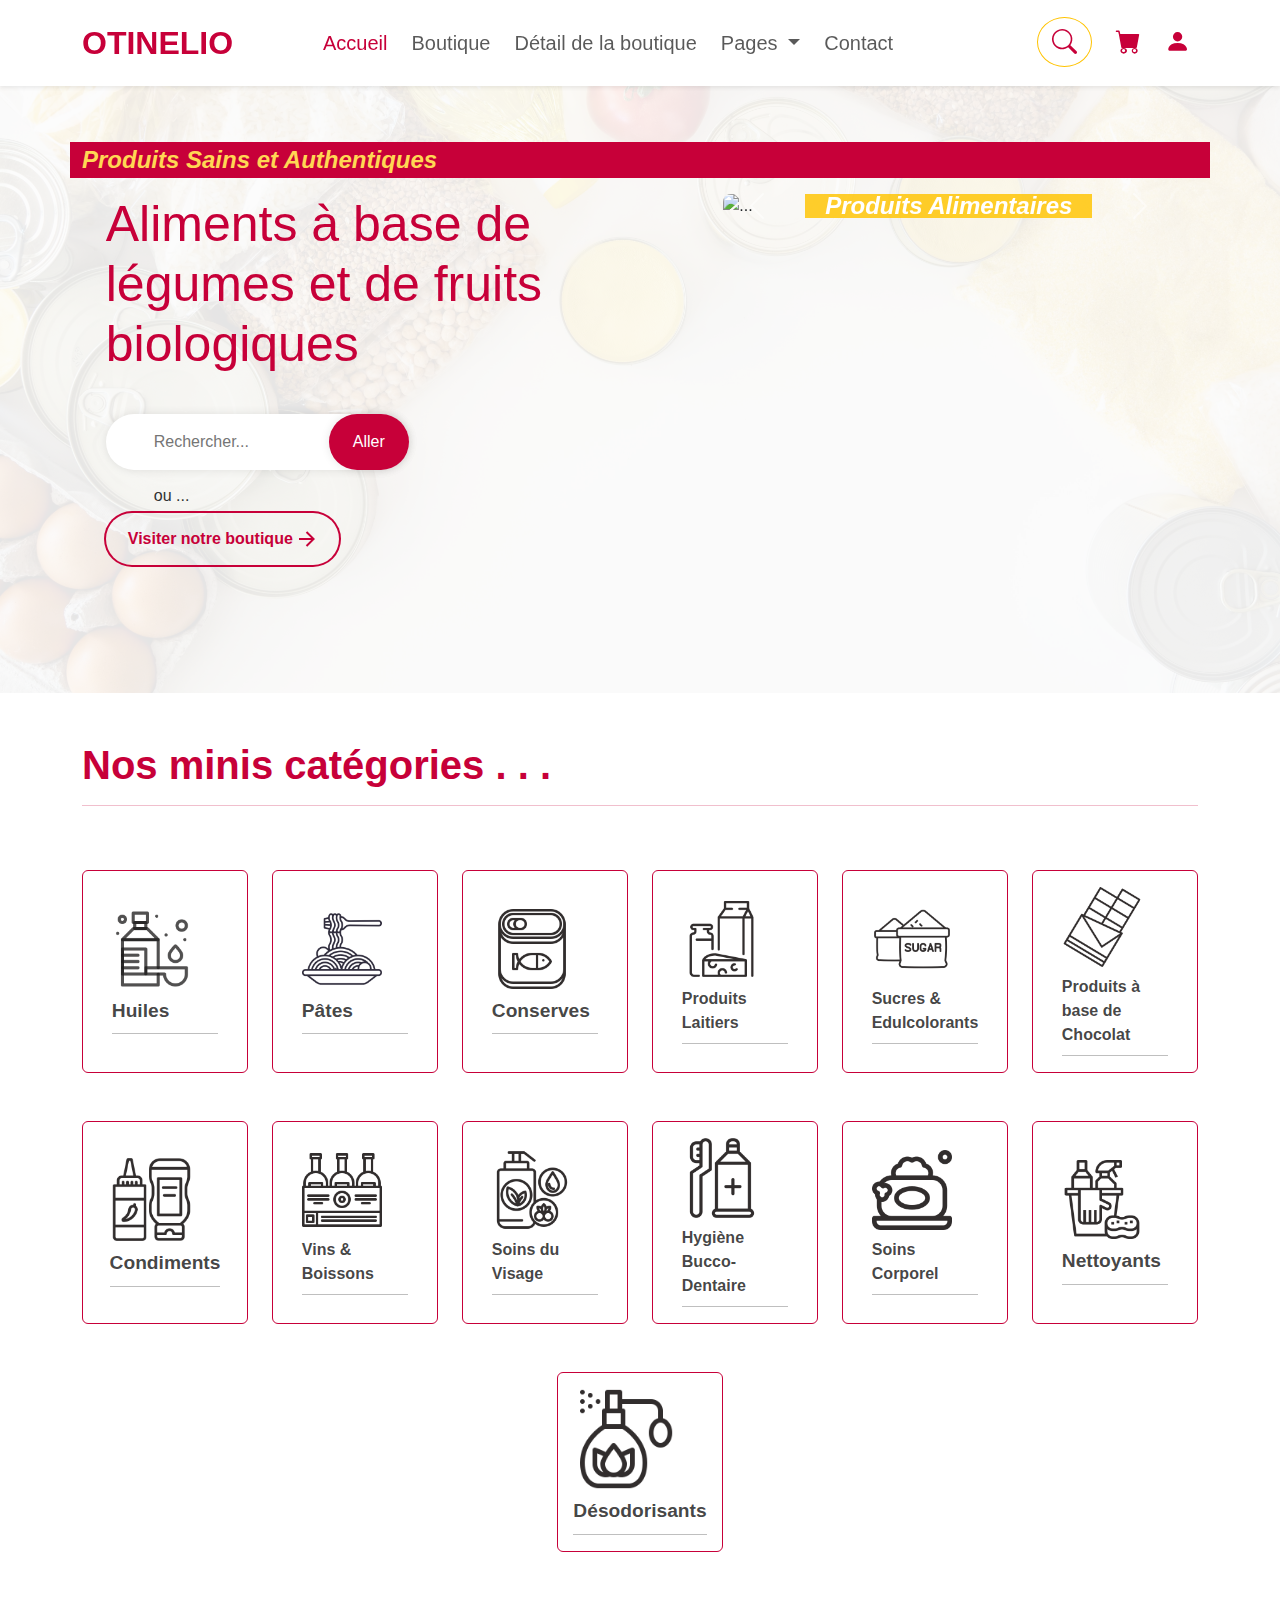
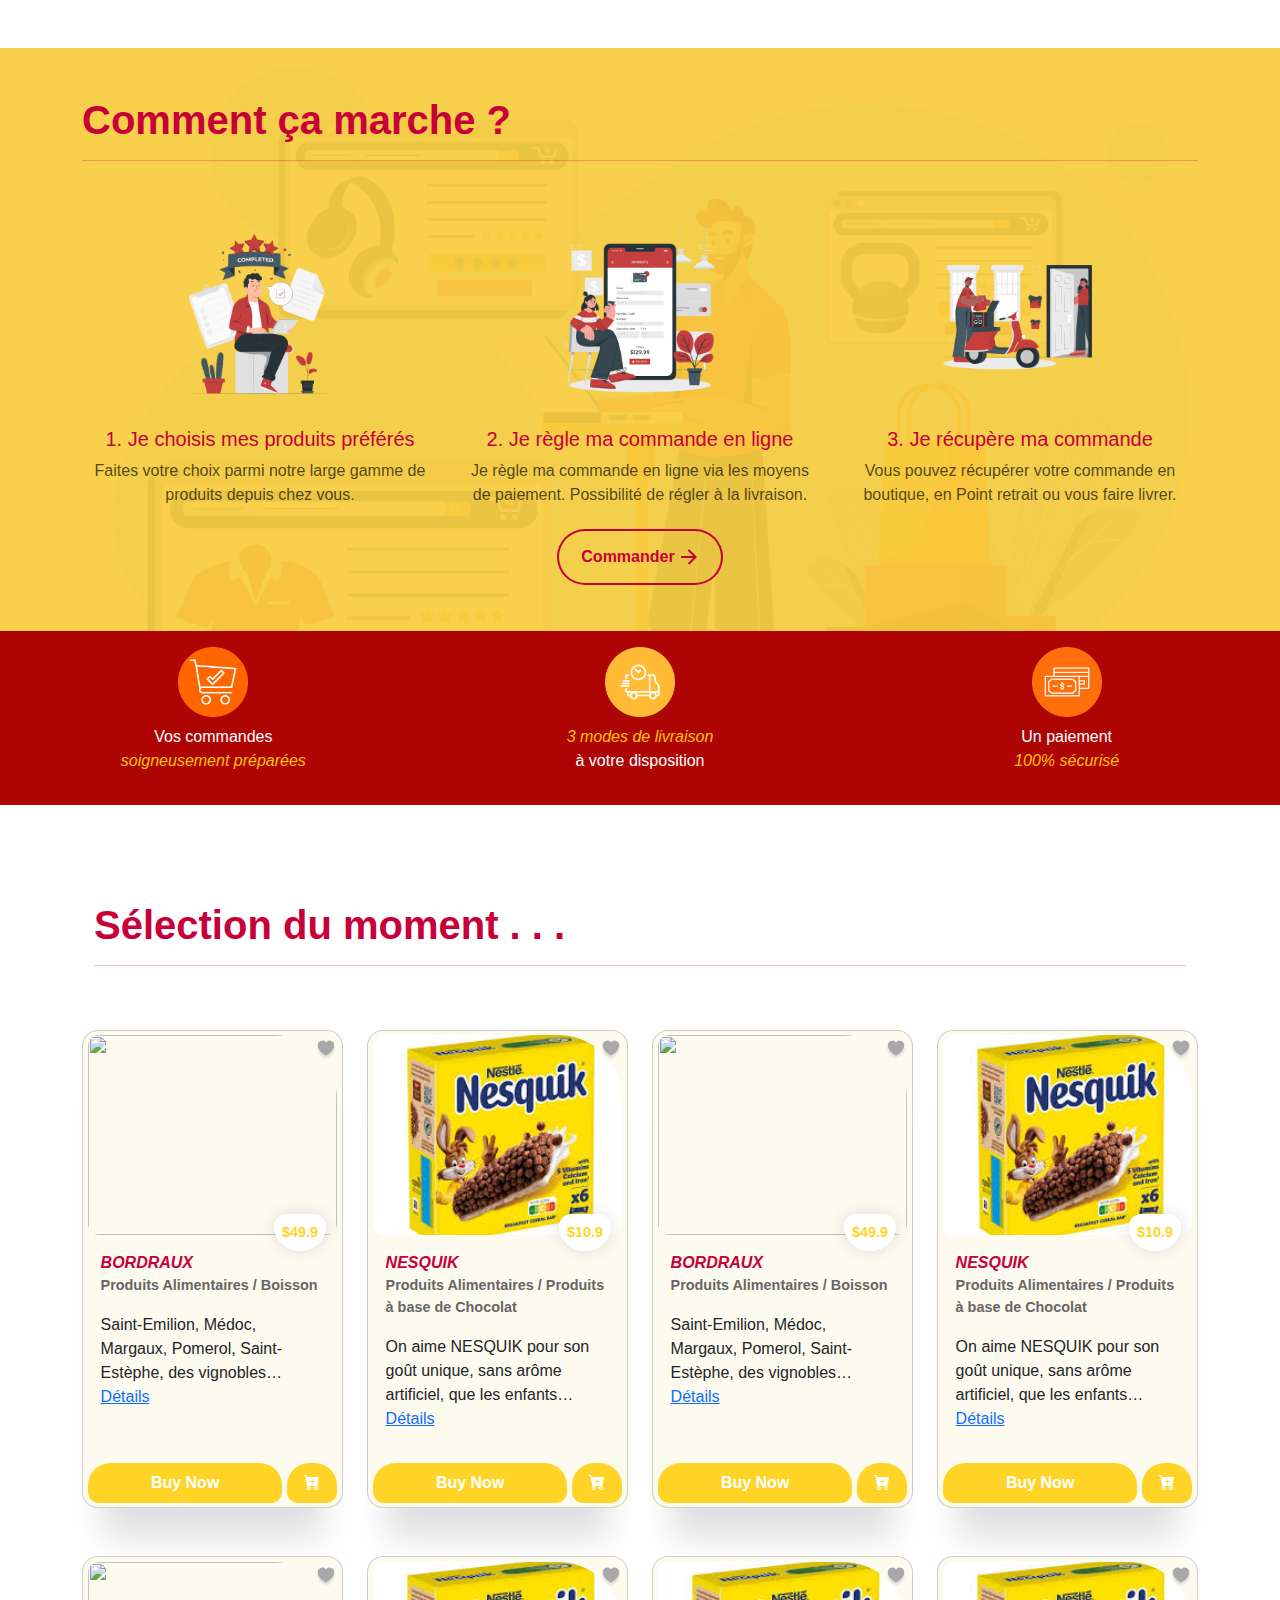
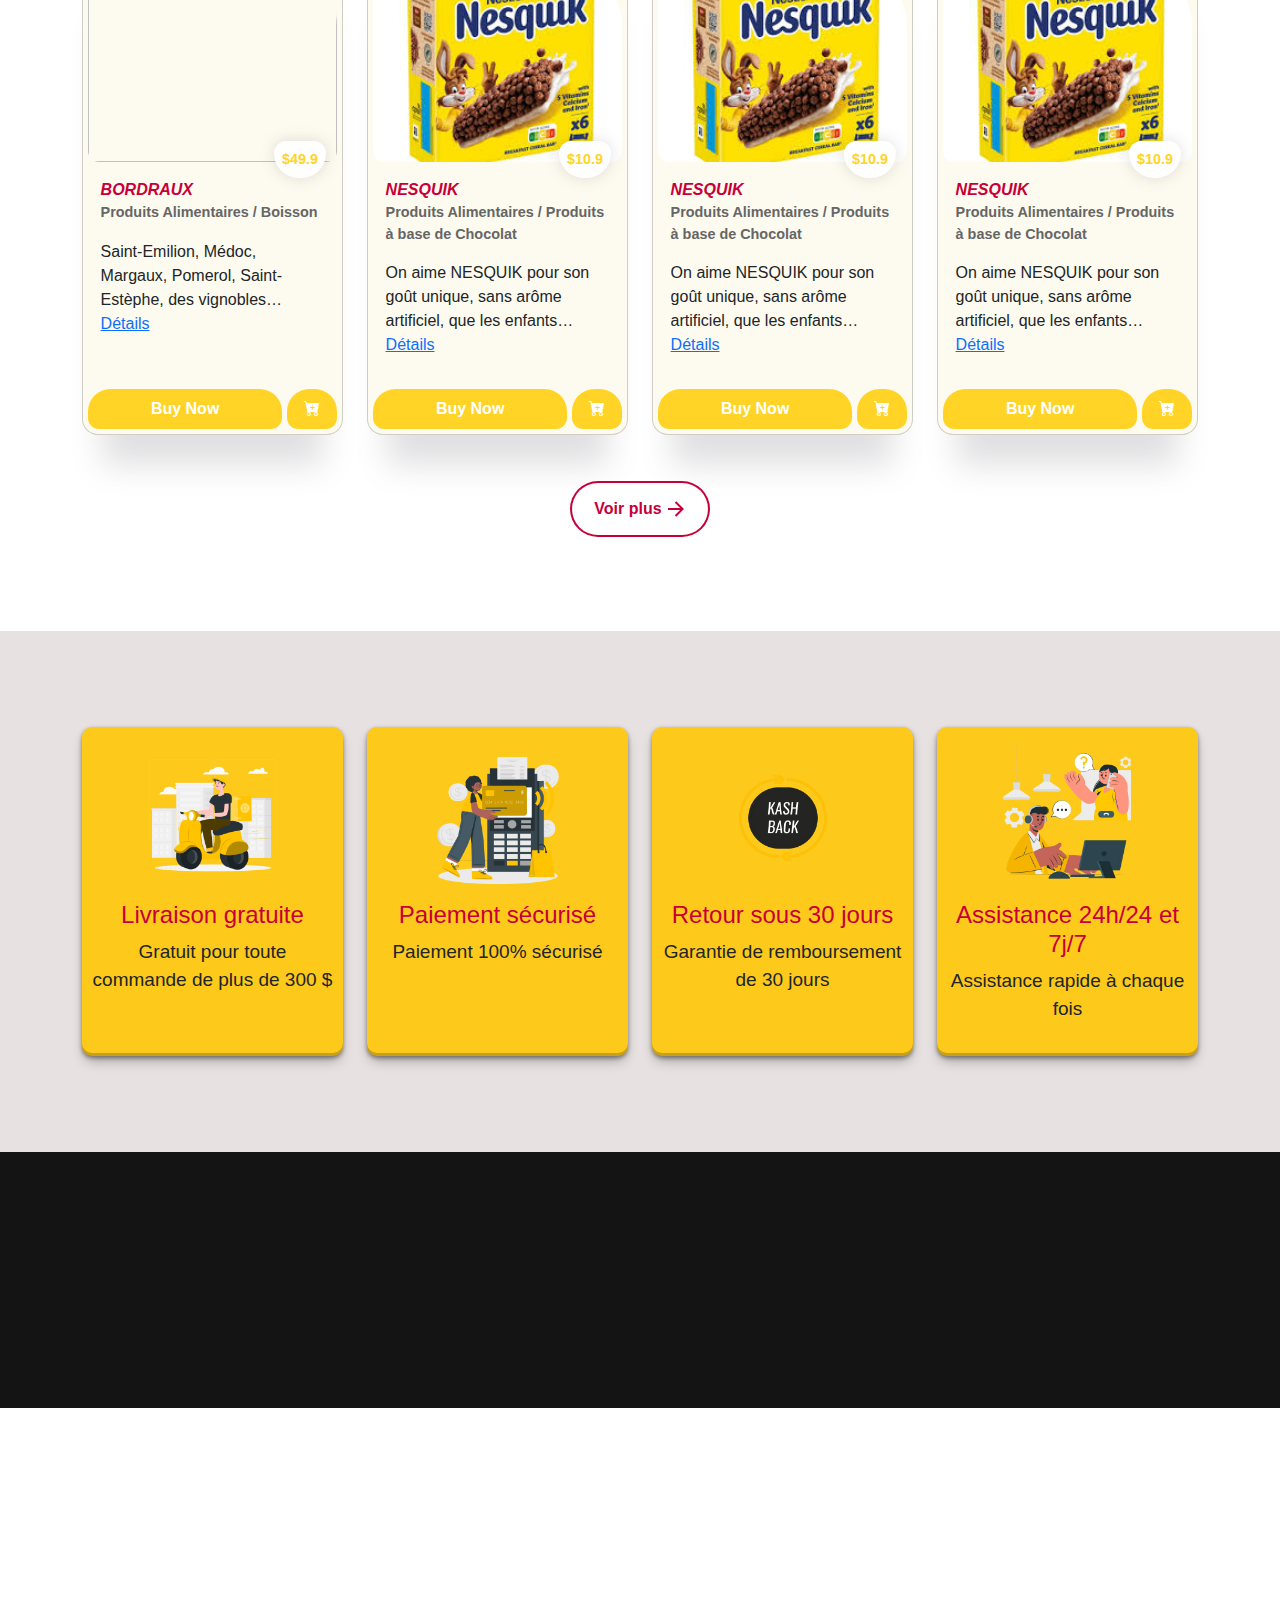
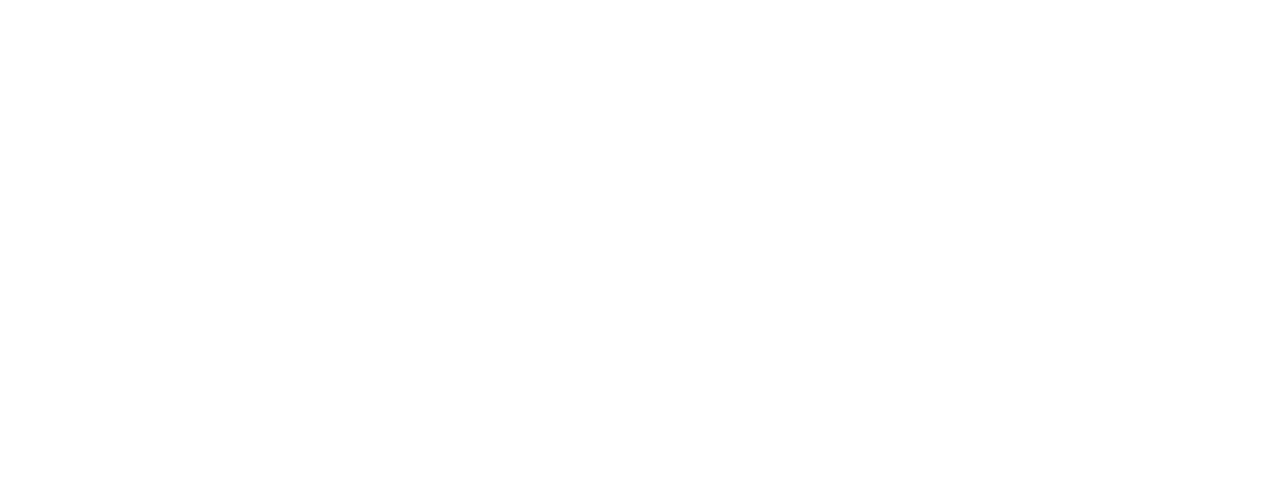
==== index.html @ 03f9bb63 "depot 1" ====
<!doctype html>
<html lang="fr">
  <head>
    <meta charset="utf-8">
    <meta name="viewport" content="width=device-width, initial-scale=1">
    <title></title>
    <!-- bootstrap en ligne -->
    <link href="https://cdn.jsdelivr.net/npm/bootstrap@5.3.3/dist/css/bootstrap.min.css" rel="stylesheet"
      integrity="sha384-QWTKZyjpPEjISv5WaRU9OFeRpok6YctnYmDr5pNlyT2bRjXh0JMhjY6hW+ALEwIH" crossorigin="anonymous">
    <!-- bootstrap hors ligne -->
    <!-- <link href="/bootstrap/bootstrap.min.css" rel="stylesheet" integrity="sha384-QWTKZyjpPEjISv5WaRU9OFeRpok6YctnYmDr5pNlyT2bRjXh0JMhjY6hW+ALEwIH" crossorigin="anonymous"> -->
  
    <!-- bootstrap icons en ligne -->
    <link rel="stylesheet" href="https://cdn.jsdelivr.net/npm/bootstrap-icons@1.11.3/font/bootstrap-icons.min.css">
    <!-- bootstrap icons hors ligne -->
    <!-- <link href="/bootstrap/bootstrap-icons.min.css" rel="stylesheet" integrity="sha384-QWTKZyjpPEjISv5WaRU9OFeRpok6YctnYmDr5pNlyT2bRjXh0JMhjY6hW+ALEwIH" crossorigin="anonymous"> -->
    
    <!-- Style css -->
    <link rel="stylesheet" href="css/style.css">


    <!-- Google Fonts -->
    <link rel="preconnect" href="https://fonts.googleapis.com">
    <link rel="preconnect" href="https://fonts.gstatic.com" crossorigin>
    <link href="https://fonts.googleapis.com/css2?family=Roboto:wght@300;400;500;700&display=swap" rel="stylesheet">


  </head>
  <body>
    <header>
      <nav class="navbar navbar-expand-lg fixed-top shadow-sm">
          <div class="container">
              <a class="navbar-brand fw-bold fs-2" href="#">
                OTINELIO
              </a>
              <div class="d-flex align-items-center d-lg-none">
                  <button class="navbar-toggler border-0" type="button" data-bs-toggle="collapse"
                      data-bs-target="#navbarSupportedContent" aria-controls="navbarSupportedContent"
                      aria-expanded="false" aria-label="Toggle navigation">
                      <span class="navbar-toggler-icon"></span>
                  </button>
              </div>
              <div class="collapse navbar-collapse pt-2 pb-2" id="navbarSupportedContent">
                <ul class="navbar-nav mx-auto mb-2 mb-lg-0">
                  <li class="nav-item mx-1">
                    <a class="nav-link active" aria-current="page" href="#">Accueil</a>
                  </li>
                  <li class="nav-item mx-1">
                    <a class="nav-link" href="#">Boutique</a>
                  </li>
                  <li class="nav-item mx-1">
                    <a class="nav-link" href="#">Détail de la boutique</a>
                  </li>
                  <li class="nav-item dropdown mx-1">
                    <a class="nav-link dropdown-toggle" href="#" role="button" data-bs-toggle="dropdown" aria-expanded="false">
                      Pages
                    </a>
                    <ul class="dropdown-menu">
                      <li class="mx-1"><a class="dropdown-item" href="#">Panier</a></li>
                      <li class="mx-1"><a class="dropdown-item" href="#">Checkout</a></li>
                      <li class=""><hr class="dropdown-divider"></li>
                      <li class="mx-1"><a class="dropdown-item" href="#">Témoignage</a></li>
                    </ul>
                  </li>
                  <li class="nav-item mx-1">
                    <a class="nav-link" href="#">Contact</a>
                  </li>
                </ul>
                <ul class="navbar-nav ms-auto mb-2 mb-lg-0">
                 <div class="d-flex">
                  <li class="nav-item me-2  " >
                  <a class="nav-link " style="border-color: var(--color-jaune) !important;" href="#"><i class="bi bi-search border rounded-circle"></i></a>
                  </li>
                  <li class="nav-item me-2">
                  <a class="nav-link" href="#"><i class="bi bi-cart-fill"></i></a>
                  </li>
                  <li class="nav-item">
                  <a class="nav-link" href="#"><i class="bi bi-person-fill"></i></a>
                  </li>
                 </div>
                </ul>
              </div>
          </div>
      </nav>
  </header>

  <main>

    
    <section id="section1" class="">
      <div class="banner">
        <div class="banner-over pt-lg-3 pb-lg-2 px-lg-0 px-2">
          <div class="banner-texte container py-5 my-5">
            <div class="row">
              <p class="fs-4">Produits Sains et Authentiques</p>
              <div class="col-lg-6 col-12 mx-auto ">
                <h1>Aliments à base de légumes et de fruits biologiques </h1>
                <br>
                <div>
                  <div class="search mt-2 mb-3">
                    <input placeholder="Rechercher..." type="text" class="px-5 py-3 rounded-pill">
                    <button type="submit" class="px-4 py-3 rounded-pill">Aller</button>
                  </div>
                  <h6 class="ms-5" style="color: #313233;">ou ...</h6>
                  <a href="" class="text-decoration-none  mt-3 pb-5">
                    <button class="animated-button">
                      <svg viewBox="0 0 24 24" class="arr-2" xmlns="http://www.w3.org/2000/svg">
                        <path
                          d="M16.1716 10.9999L10.8076 5.63589L12.2218 4.22168L20 11.9999L12.2218 19.778L10.8076 18.3638L16.1716 12.9999H4V10.9999H16.1716Z">
                        </path>
                      </svg>
                      <span class="text">Visiter notre boutique</span>
                      <span class="circle"></span>
                      <svg viewBox="0 0 24 24" class="arr-1" xmlns="http://www.w3.org/2000/svg">
                        <path
                          d="M16.1716 10.9999L10.8076 5.63589L12.2218 4.22168L20 11.9999L12.2218 19.778L10.8076 18.3638L16.1716 12.9999H4V10.9999H16.1716Z">
                        </path>
                      </svg>
                    </button>
                  </a>
                </div>
                <br>
              </div>
              <div class="col-lg-5 col-12 mx-auto ">
                
                
                <div id="carouselExampleRide" class="carousel slide" data-bs-ride="true">
                  <div class="carousel-inner rounded-3">
                    <div class="carousel-item active w-100">
                      <img src="images/produit-alimentaire.jpg" class="d-block w-100" alt="...">
                      <div class="w-100 h-100 position-absolute top-0 start-0 d-flex justify-content-center align-items-center">
                        <div>
                          <a href="" class="text-decoration-none " >
                            <p class="text-white m-0 fs-4 rounded-3">Produits Alimentaires</p>
                          </a>
                        </div>
                      </div>
                    </div>
                    <div class="carousel-item w-100">
                      <img src="images/produit-de-soin.jpg" class="d-block w-100" alt="...">
                      <div class="w-100 h-100 position-absolute top-0 start-0 d-flex justify-content-center align-items-center">
                        <div>
                          <a href="" class="text-decoration-none " >
                            <p class="text-white m-0 fs-4 rounded-3">Produits de Soins</p>
                          </a>
                        </div>
                      </div>
                    </div>
                    <div class="carousel-item w-100">
                      <img src="images/produit-menagers.jpg" class="d-block w-100" alt="...">
                      <div class="w-100 h-100 position-absolute top-0 start-0 d-flex justify-content-center align-items-center">
                        <div>
                          <a href="" class="text-decoration-none " >
                            <p class="text-white m-0 fs-4 rounded-3">Produits Ménagers</p>
                          </a>
                        </div>
                      </div>
                    </div>
                  </div>
                  <button class="carousel-control-prev" type="button" data-bs-target="#carouselExampleRide" data-bs-slide="prev">
                    <span class="carousel-control-prev-icon" aria-hidden="true"></span>
                    <span class="visually-hidden">Previous</span>
                  </button>
                  <button class="carousel-control-next" type="button" data-bs-target="#carouselExampleRide" data-bs-slide="next">
                    <span class="carousel-control-next-icon" aria-hidden="true"></span>
                    <span class="visually-hidden">Next</span>
                  </button>
                </div>


              </div>
            </div>

              

          </div>
        </div>

      </div>



    </section>



    <section id="nosProduits">
      <div class="container py-5">
        <h1 class="fs-1 fw-bold" style="color: #C70039;">Nos minis catégories . . .</h1> <hr style="color: #C70039;">
        <div class="row py-5 gy-5 px-lg-0 px-2 d-flex justify-content-center">

          <div class="col-5 col-sm-4 col-md-3 col-lg-2">
            <a href="" class="text-decoration-none ">
              <div class="card py-3 h-100">
                <div class="card-details">
                  <img src="images/huile.png" alt="" class="img-fluid w-75" >
                  <p class="text-title py-0 my-0">Huiles</p>
                  <hr class="py-0 my-0">
                </div>
                <button class="card-button">Visiter</button>
              </div>
            </a>
          </div>
          <div class="col-5 col-sm-4 col-md-3 col-lg-2">
            <a href="" class="text-decoration-none">
              <div class="card py-3 h-100">
                <div class="card-details">
                  <img src="images/pate.png" alt="" class="img-fluid w-75" >
                  <p class="text-title py-0 my-0">Pâtes</p>
                  <hr class="py-0 my-0">
                </div>
                <button class="card-button">Visiter</button>
              </div>
            </a>
          </div>
          <div class="col-5 col-sm-4 col-md-3 col-lg-2">
            <a href="" class="text-decoration-none">
              <div class="card py-3 h-100">
                <div class="card-details">
                  <img src="images/conserve.png" alt="" class="img-fluid w-75" >
                  <p class="text-title py-0 my-0">Conserves</p>
                  <hr class="py-0 my-0">
                </div>
                <button class="card-button">Visiter</button>
              </div>
            </a>
          </div>
          <div class="col-5 col-sm-4 col-md-3 col-lg-2">
            <a href="" class="text-decoration-none">
              <div class="card py-3 h-100">
                <div class="card-details">
                  <img src="images/lait.png" alt="" class="img-fluid w-75" >
                  <p class="text-title py-0 my-0 fs-6">Produits Laitiers</p>
                  <hr class="py-0 my-0">
                </div>
                <button class="card-button">Visiter</button>
              </div>
            </a>
          </div>
          <div class="col-5 col-sm-4 col-md-3 col-lg-2">
            <a href="" class="text-decoration-none">
              <div class="card py-3 h-100">
                <div class="card-details">
                  <img src="images/sucre.png" alt="" class="img-fluid w-75" >
                  <p class="text-title py-0 my-0 fs-6">Sucres & Edulcolorants</p>
                  <hr class="py-0 my-0">
                </div>
                <button class="card-button">Visiter</button>
              </div>
            </a>
          </div>
          <div class="col-5 col-sm-4 col-md-3 col-lg-2">
            <a href="" class="text-decoration-none">
              <div class="card py-3 h-100">
                <div class="card-details">
                  <img src="images/chocolat.png" alt="" class="img-fluid w-75" >
                  <p class="text-title py-0 my-0 fs-6">Produits à base de Chocolat</p>
                  <hr class="py-0 my-0">
                </div>
                <button class="card-button">Visiter</button>
              </div>
            </a>
          </div>
          <div class="col-5 col-sm-4 col-md-3 col-lg-2">
            <a href="" class="text-decoration-none">
              <div class="card py-3 h-100">
                <div class="card-details">
                  <img src="images/condiment.png" alt="" class="img-fluid w-75" >
                  <p class="text-title py-0 my-0">Condiments</p>
                  <hr class="py-0 my-0">
                </div>
                <button class="card-button">Visiter</button>
              </div>
            </a>
          </div>
          <div class="col-5 col-sm-4 col-md-3 col-lg-2">
            <a href="" class="text-decoration-none">
              <div class="card py-3 h-100">
                <div class="card-details">
                  <img src="images/vin-boisson.png" alt="" class="img-fluid w-75" >
                  <p class="text-title py-0 my-0 fs-6">Vins & Boissons</p>
                  <hr class="py-0 my-0">
                </div>
                <button class="card-button">Visiter</button>
              </div>
            </a>
          </div>
          <div class="col-5 col-sm-4 col-md-3 col-lg-2">
            <a href="" class="text-decoration-none">
              <div class="card py-3 h-100">
                <div class="card-details">
                  <img src="images/soins-visage.png" alt="" class="img-fluid w-75" >
                  <p class="text-title py-0 my-0 fs-6">Soins du Visage</p>
                  <hr class="py-0 my-0">
                </div>
                <button class="card-button">Visiter</button>
              </div>
            </a>
          </div>
          <div class="col-5 col-sm-4 col-md-3 col-lg-2">
            <a href="" class="text-decoration-none">
              <div class="card py-3 h-100">
                <div class="card-details">
                  <img src="images/dentaire.png" alt="" class="img-fluid w-75" >
                  <p class="text-title py-0 my-0 fs-6">Hygiène Bucco-Dentaire</p>
                  <hr class="py-0 my-0">
                </div>
                <button class="card-button">Visiter</button>
              </div>
            </a>
          </div>
          <div class="col-5 col-sm-4 col-md-3 col-lg-2">
            <a href="" class="text-decoration-none">
              <div class="card py-3 h-100">
                <div class="card-details">
                  <img src="images/savon.png" alt="" class="img-fluid w-75" >
                  <p class="text-title py-0 my-0 fs-6">Soins Corporel</p>
                  <hr class="py-0 my-0">
                </div>
                <button class="card-button">Visiter</button>
              </div>
            </a>
          </div>
          <div class="col-5 col-sm-4 col-md-3 col-lg-2">
            <a href="" class="text-decoration-none">
              <div class="card py-3 h-100">
                <div class="card-details">
                  <img src="images/nettoyant.png" alt="" class="img-fluid w-75" >
                  <p class="text-title py-0 my-0">Nettoyants</p>
                  <hr class="py-0 my-0">
                </div>
                <button class="card-button">Visiter</button>
              </div>
            </a>
          </div>
          <div class="col-5 col-sm-4 col-md-3 col-lg-2">
            <a href="" class="text-decoration-none">
              <div class="card py-3 h-100">
                <div class="card-details">
                  <img src="images/desodorisant.png" alt="" class="img-fluid w-75" >
                  <p class="text-title py-0 my-0">Désodorisants</p>
                  <hr class="py-0 my-0">
                </div>
                <button class="card-button">Visiter</button>
              </div>
            </a>
          </div>
        </div>
        </div>
      </div>
    </section>

    <section id="procedure">
      <div class="container-fluid pt-5">
        <div class="container">
          <h1 class="fs-1 fw-bold" style="color: #C70039;">Comment ça marche ?</h1>
          <hr style="color: #C70039;">
          <div class="row pt-5 pb-2 px-lg-0 px-2 d-flex justify-content-center align-items-center text-center">
            <div class="col-lg-4 col-md-5 col-6">
              <img src="images/choix-de-produit.png" alt="" class="w-50">
              <br><br>
              <h1 class="fs-5" style="color: #C70039;">1. Je choisis mes produits préférés</h1>
              <p class="fs-6" style="color: rgba(0, 0, 0, 0.678);">Faites votre choix parmi notre large gamme de produits
                depuis chez vous.</p>
            </div>
            <div class="col-lg-4 col-md-5 col-6">
              <img src="images/Paiement-processus.png" alt="" class="w-50">
              <br><br>
              <h1 class="fs-5" style="color: #C70039;">2. Je règle ma commande en ligne</h1>
              <p class="fs-6" style="color: rgba(0, 0, 0, 0.678);">Je règle ma commande en ligne via les moyens de paiement. Possibilité de régler à la livraison.
              </p>
            </div>
            <div class="col-lg-4 col-md-5 col-6">
              <img src="images/livraison-processus.png" alt="" class="w-50">
              <br><br>
              <h1 class="fs-5" style="color: #C70039;">3. Je récupère ma commande</h1>
              <p class="fs-6" style="color: rgba(0, 0, 0, 0.678);">Vous pouvez récupérer votre commande en boutique, en Point
                retrait ou vous faire livrer.</p>
            </div>
          </div>

          <a href="" class="text-decoration-none d-flex justify-content-center pb-5">
            <button class="animated-button">
              <svg viewBox="0 0 24 24" class="arr-2" xmlns="http://www.w3.org/2000/svg">
                <path
                  d="M16.1716 10.9999L10.8076 5.63589L12.2218 4.22168L20 11.9999L12.2218 19.778L10.8076 18.3638L16.1716 12.9999H4V10.9999H16.1716Z">
                </path>
              </svg>
              <span class="text">Commander </span>
              <span class="circle"></span>
              <svg viewBox="0 0 24 24" class="arr-1" xmlns="http://www.w3.org/2000/svg">
                <path
                  d="M16.1716 10.9999L10.8076 5.63589L12.2218 4.22168L20 11.9999L12.2218 19.778L10.8076 18.3638L16.1716 12.9999H4V10.9999H16.1716Z">
                </path>
              </svg>
            </button>
          </a>
      
        </div>
      </div>
    
      <div class="container-fluid mb-5">
        <div class="container"></div>
          <div class="row py-3  px-lg-0 px-2 d-flex justify-content-center align-items-center text-center">
            <div class="col-lg-4 col-md-5 col-6">
              <img src="images/commande-processus.png" alt="" class="mb-2" width="70px" >
              
              <p class="fs-6" style="color: rgb(255, 255, 255);">Vos commandes <br> <span style="color: #FFC300; font-style: italic;">soigneusement préparées</span></p>
            </div>
            <div class="col-lg-4 col-md-5 col-6">
              <img src="images/livraison2-processus.png" alt="" class="mb-2" width="70px" >
              
              <p class="fs-6" style="color: rgb(255, 255, 255);"><span style="color: #FFC300; font-style: italic">3 modes de livraison</span> <br> à votre disposition</p>
            </div>
            <div class="col-lg-4 col-md-5 col-6">
              <img src="images/paiement2-processus.png" alt="" class="mb-2" width="70px" >
               
              <p class="fs-6" style="color: rgb(255, 255, 255);">Un paiement <br> <span style="color: #FFC300; font-style: italic">100% sécurisé</span> </p>
            </div>
          </div>
        </div>
      </div>
    </section>

    <section id="selection">

      <div class="container py-5 carousel-container">
        <div class="container">
          <h1 class="fs-1 fw-bold" style="color: #C70039;">Sélection du moment . . .</h1>
        <hr style="color: #C70039;">
        </div>
        <div class="row py-5 px-lg-0 px-2 gy-5">

          <div class="col-lg-3 col-md-4 col-6 ">
            <div class="card h-100">
              <div class="image-container">
                <img src="images/vin-cccccc.jpg" alt="">
    
                <div class="price">$49.9</div>
              </div>
              <label class="favorite">
                <input checked="" type="checkbox">
                <svg xmlns="http://www.w3.org/2000/svg" viewBox="0 0 24 24" fill="#000000">
                  <path
                    d="M12 20a1 1 0 0 1-.437-.1C11.214 19.73 3 15.671 3 9a5 5 0 0 1 8.535-3.536l.465.465.465-.465A5 5 0 0 1 21 9c0 6.646-8.212 10.728-8.562 10.9A1 1 0 0 1 12 20z">
                  </path>
                </svg>
              </label>
    
              <div class="content">
                <div class="brand">BORDRAUX</div>
                <div class="product-name">Produits Alimentaires / Boisson</div>
                <p  class=""><span>Saint-Emilion, Médoc, Margaux, Pomerol, Saint-Estèphe, des vignobles prestigieux de renommée mondiale aux multiples nuances gustatives. Mais les Grands Vins de Bordeaux nous offrent aussi des vins très proches du terroir comme les Côtes de Bordeaux, les Bordeaux blancs, les Bordeaux rosés... Il n'y a pas 1 mais des Bordeaux à découvrir !</span><a href="">Détails</a></p>
                
              </div>
    
              <div class="button-container mt-auto">
                <button class="buy-button button">Buy Now</button>
                <button class="cart-button button">
                  <i class="bi bi-cart-plus-fill"></i>
    
                </button>
              </div>
            </div>



          </div>

          <div class="col-lg-3 col-md-4 col-6">
            <div class="card h-100">
              <div class="image-container">
                <img src="images/nesquik-img.jpg" alt="">
    
                <div class="price">$10.9</div>
              </div>
              <label class="favorite">
                <input checked="" type="checkbox">
                <svg xmlns="http://www.w3.org/2000/svg" viewBox="0 0 24 24" fill="#000000">
                  <path
                    d="M12 20a1 1 0 0 1-.437-.1C11.214 19.73 3 15.671 3 9a5 5 0 0 1 8.535-3.536l.465.465.465-.465A5 5 0 0 1 21 9c0 6.646-8.212 10.728-8.562 10.9A1 1 0 0 1 12 20z">
                  </path>
                </svg>
              </label>
    
              <div class="content">
                <div class="brand">NESQUIK</div>
                <div class="product-name">Produits Alimentaires / Produits à base de Chocolat</div>
                <p  class=""><span>On aime NESQUIK pour son goût unique, sans arôme artificiel, que les enfants 
                  adorent ! NESQUIK est une boisson cacaotée source de vitamines et minéraux pour contribuer 
                  à la croissance des os de vos enfants et aider au bon fonctionnement de la mémoire et de la 
                  concentration. NESQUIK, fabriquée en France depuis son lancement en 1961, est la boisson 
                  chocolatée pour un moment gourmand !</span><a href="">Détails</a></p>
                
              </div>
    
              <div class="button-container mt-auto">
                <button class="buy-button button">Buy Now</button>
                <button class="cart-button button">
                  <i class="bi bi-cart-plus-fill"></i>
    
                </button>
              </div>
            </div>



          </div>

          <div class="col-lg-3 col-md-4 col-6">
            <div class="card h-100">
              <div class="image-container">
                <img src="images/vin-cccccc.jpg" alt="">
    
                <div class="price">$49.9</div>
              </div>
              <label class="favorite">
                <input checked="" type="checkbox">
                <svg xmlns="http://www.w3.org/2000/svg" viewBox="0 0 24 24" fill="#000000">
                  <path
                    d="M12 20a1 1 0 0 1-.437-.1C11.214 19.73 3 15.671 3 9a5 5 0 0 1 8.535-3.536l.465.465.465-.465A5 5 0 0 1 21 9c0 6.646-8.212 10.728-8.562 10.9A1 1 0 0 1 12 20z">
                  </path>
                </svg>
              </label>
    
              <div class="content">
                <div class="brand">BORDRAUX</div>
                <div class="product-name">Produits Alimentaires / Boisson</div>
                <p  class=""><span>Saint-Emilion, Médoc, Margaux, Pomerol, Saint-Estèphe, des vignobles prestigieux de renommée mondiale aux multiples nuances gustatives. Mais les Grands Vins de Bordeaux nous offrent aussi des vins très proches du terroir comme les Côtes de Bordeaux, les Bordeaux blancs, les Bordeaux rosés... Il n'y a pas 1 mais des Bordeaux à découvrir !</span><a href="">Détails</a></p>
                
              </div>
    
              <div class="button-container mt-auto">
                <button class="buy-button button">Buy Now</button>
                <button class="cart-button button">
                  <i class="bi bi-cart-plus-fill"></i>
    
                </button>
              </div>
            </div>



          </div>

          <div class="col-lg-3 col-md-4 col-6">
            <div class="card h-100">
              <div class="image-container">
                <img src="images/nesquik-img.jpg" alt="">
    
                <div class="price">$10.9</div>
              </div>
              <label class="favorite">
                <input checked="" type="checkbox">
                <svg xmlns="http://www.w3.org/2000/svg" viewBox="0 0 24 24" fill="#000000">
                  <path
                    d="M12 20a1 1 0 0 1-.437-.1C11.214 19.73 3 15.671 3 9a5 5 0 0 1 8.535-3.536l.465.465.465-.465A5 5 0 0 1 21 9c0 6.646-8.212 10.728-8.562 10.9A1 1 0 0 1 12 20z">
                  </path>
                </svg>
              </label>
    
              <div class="content">
                <div class="brand">NESQUIK</div>
                <div class="product-name">Produits Alimentaires / Produits à base de Chocolat</div>
                <p  class=""><span>On aime NESQUIK pour son goût unique, sans arôme artificiel, que les enfants 
                  adorent ! NESQUIK est une boisson cacaotée source de vitamines et minéraux pour contribuer 
                  à la croissance des os de vos enfants et aider au bon fonctionnement de la mémoire et de la 
                  concentration. NESQUIK, fabriquée en France depuis son lancement en 1961, est la boisson 
                  chocolatée pour un moment gourmand !</span><a href="">Détails</a></p>
                
              </div>
    
              <div class="button-container mt-auto">
                <button class="buy-button button">Buy Now</button>
                <button class="cart-button button">
                  <i class="bi bi-cart-plus-fill"></i>
    
                </button>
              </div>
            </div>



          </div>
          
          <div class="col-lg-3 col-md-4 col-6">
            <div class="card h-100">
              <div class="image-container">
                <img src="images/vin-cccccc.jpg" alt="">
    
                <div class="price">$49.9</div>
              </div>
              <label class="favorite">
                <input checked="" type="checkbox">
                <svg xmlns="http://www.w3.org/2000/svg" viewBox="0 0 24 24" fill="#000000">
                  <path
                    d="M12 20a1 1 0 0 1-.437-.1C11.214 19.73 3 15.671 3 9a5 5 0 0 1 8.535-3.536l.465.465.465-.465A5 5 0 0 1 21 9c0 6.646-8.212 10.728-8.562 10.9A1 1 0 0 1 12 20z">
                  </path>
                </svg>
              </label>
    
              <div class="content">
                <div class="brand">BORDRAUX</div>
                <div class="product-name">Produits Alimentaires / Boisson</div>
                <p  class=""><span>Saint-Emilion, Médoc, Margaux, Pomerol, Saint-Estèphe, des vignobles prestigieux de renommée mondiale aux multiples nuances gustatives. Mais les Grands Vins de Bordeaux nous offrent aussi des vins très proches du terroir comme les Côtes de Bordeaux, les Bordeaux blancs, les Bordeaux rosés... Il n'y a pas 1 mais des Bordeaux à découvrir !</span><a href="">Détails</a></p>
                
              </div>
    
              <div class="button-container mt-auto">
                <button class="buy-button button">Buy Now</button>
                <button class="cart-button button">
                  <i class="bi bi-cart-plus-fill"></i>
    
                </button>
              </div>
            </div>



          </div>

          <div class="col-lg-3 col-md-4 col-6">
            <div class="card h-100">
              <div class="image-container">
                <img src="images/nesquik-img.jpg" alt="">
    
                <div class="price">$10.9</div>
              </div>
              <label class="favorite">
                <input checked="" type="checkbox">
                <svg xmlns="http://www.w3.org/2000/svg" viewBox="0 0 24 24" fill="#000000">
                  <path
                    d="M12 20a1 1 0 0 1-.437-.1C11.214 19.73 3 15.671 3 9a5 5 0 0 1 8.535-3.536l.465.465.465-.465A5 5 0 0 1 21 9c0 6.646-8.212 10.728-8.562 10.9A1 1 0 0 1 12 20z">
                  </path>
                </svg>
              </label>
    
              <div class="content">
                <div class="brand">NESQUIK</div>
                <div class="product-name">Produits Alimentaires / Produits à base de Chocolat</div>
                <p  class=""><span>On aime NESQUIK pour son goût unique, sans arôme artificiel, que les enfants 
                  adorent ! NESQUIK est une boisson cacaotée source de vitamines et minéraux pour contribuer 
                  à la croissance des os de vos enfants et aider au bon fonctionnement de la mémoire et de la 
                  concentration. NESQUIK, fabriquée en France depuis son lancement en 1961, est la boisson 
                  chocolatée pour un moment gourmand !</span><a href="">Détails</a></p>
                
              </div>
    
              <div class="button-container mt-auto">
                <button class="buy-button button">Buy Now</button>
                <button class="cart-button button">
                  <i class="bi bi-cart-plus-fill"></i>
    
                </button>
              </div>
            </div>



          </div>
          <div class="col-lg-3 col-md-4 col-6">
            <div class="card h-100">
              <div class="image-container">
                <img src="images/nesquik-img.jpg" alt="">
    
                <div class="price">$10.9</div>
              </div>
              <label class="favorite">
                <input checked="" type="checkbox">
                <svg xmlns="http://www.w3.org/2000/svg" viewBox="0 0 24 24" fill="#000000">
                  <path
                    d="M12 20a1 1 0 0 1-.437-.1C11.214 19.73 3 15.671 3 9a5 5 0 0 1 8.535-3.536l.465.465.465-.465A5 5 0 0 1 21 9c0 6.646-8.212 10.728-8.562 10.9A1 1 0 0 1 12 20z">
                  </path>
                </svg>
              </label>
    
              <div class="content">
                <div class="brand">NESQUIK</div>
                <div class="product-name">Produits Alimentaires / Produits à base de Chocolat</div>
                <p  class=""><span>On aime NESQUIK pour son goût unique, sans arôme artificiel, que les enfants 
                  adorent ! NESQUIK est une boisson cacaotée source de vitamines et minéraux pour contribuer 
                  à la croissance des os de vos enfants et aider au bon fonctionnement de la mémoire et de la 
                  concentration. NESQUIK, fabriquée en France depuis son lancement en 1961, est la boisson 
                  chocolatée pour un moment gourmand !</span><a href="">Détails</a></p>
                
              </div>
    
              <div class="button-container mt-auto">
                <button class="buy-button button">Buy Now</button>
                <button class="cart-button button">
                  <i class="bi bi-cart-plus-fill"></i>
    
                </button>
              </div>
            </div>



          </div>
          <div class="col-lg-3 col-md-4 col-6">
            <div class="card h-100">
              <div class="image-container">
                <img src="images/nesquik-img.jpg" alt="">
    
                <div class="price">$10.9</div>
              </div>
              <label class="favorite">
                <input checked="" type="checkbox">
                <svg xmlns="http://www.w3.org/2000/svg" viewBox="0 0 24 24" fill="#000000">
                  <path
                    d="M12 20a1 1 0 0 1-.437-.1C11.214 19.73 3 15.671 3 9a5 5 0 0 1 8.535-3.536l.465.465.465-.465A5 5 0 0 1 21 9c0 6.646-8.212 10.728-8.562 10.9A1 1 0 0 1 12 20z">
                  </path>
                </svg>
              </label>
    
              <div class="content">
                <div class="brand">NESQUIK</div>
                <div class="product-name">Produits Alimentaires / Produits à base de Chocolat</div>
                <p  class=""><span>On aime NESQUIK pour son goût unique, sans arôme artificiel, que les enfants 
                  adorent ! NESQUIK est une boisson cacaotée source de vitamines et minéraux pour contribuer 
                  à la croissance des os de vos enfants et aider au bon fonctionnement de la mémoire et de la 
                  concentration. NESQUIK, fabriquée en France depuis son lancement en 1961, est la boisson 
                  chocolatée pour un moment gourmand !</span><a href="">Détails</a></p>
                
              </div>
    
              <div class="button-container mt-auto">
                <button class="buy-button button">Buy Now</button>
                <button class="cart-button button">
                  <i class="bi bi-cart-plus-fill"></i>
    
                </button>
              </div>
            </div>



          </div>

        </div>

        <a href="" class="text-decoration-none d-flex justify-content-center pb-5">
          <button class="animated-button">
            <svg viewBox="0 0 24 24" class="arr-2" xmlns="http://www.w3.org/2000/svg">
              <path
                d="M16.1716 10.9999L10.8076 5.63589L12.2218 4.22168L20 11.9999L12.2218 19.778L10.8076 18.3638L16.1716 12.9999H4V10.9999H16.1716Z">
              </path>
            </svg>
            <span class="text">Voir plus </span>
            <span class="circle"></span>
            <svg viewBox="0 0 24 24" class="arr-1" xmlns="http://www.w3.org/2000/svg">
              <path
                d="M16.1716 10.9999L10.8076 5.63589L12.2218 4.22168L20 11.9999L12.2218 19.778L10.8076 18.3638L16.1716 12.9999H4V10.9999H16.1716Z">
              </path>
            </svg>
          </button>
        </a>

      </div>
    </section>

    <!-- <section id="temoignage">
      <div class="container py-5">
        <div class="row  px-lg-0 mt-5 mx-2 pb-5 pt-lg-3 pt-5 px-5 gy-2 g-lg-5 rounded-5">
          <div class="col-lg-3 col-sm-6 col-10 mx-auto ">
            <div class="flip-card">
              <div class="flip-card-inner h-100 w-100">
                <div class="flip-card-front ">
                  <p class="title ">FLIP CARD</p>
                  <p>Hover Me</p> 
                </div>
                <div class="flip-card-back">
                  <p class="title">BACK</p>
                  <p>Leave Me</p>
                </div>
              </div>
            </div>
          </div>
          <div class="col-lg-3 col-sm-6 col-10 mx-auto ">
            <div class="flip-card">
              <div class="flip-card-inner">
                <div class="flip-card-front">
                  <p class="title">FLIP CARD</p>
                  <p>Hover Me</p>
                </div>
                <div class="flip-card-back">
                  <p class="title">BACK</p>
                  <p>Leave Me</p>
                </div>
              </div>
            </div>
          </div>
          <div class="col-lg-3 col-sm-6 col-10 mx-auto">
            <div class="flip-card">
              <div class="flip-card-inner">
                <div class="flip-card-front">
                  <p class="title">FLIP CARD</p>
                  <p>Hover Me</p>
                </div>
                <div class="flip-card-back">
                  <p class="title">BACK</p>
                  <p>Leave Me</p>
                </div>
              </div>
            </div>
          </div>
          <div class="col-lg-3 col-sm-6 col-10 mx-auto">
            <div class="flip-card">
              <div class="flip-card-inner">
                <div class="flip-card-front">
                  <p class="title">FLIP CARD</p>
                  <p>Hover Me</p>
                </div>
                <div class="flip-card-back">
                  <p class="title">BACK</p>
                  <p>Leave Me</p>
                </div>
              </div>
            </div>
          </div>
        </div>
      </div>
    </section> -->


    <section id="section_cartes" class="">
      <div class="container py-5">
        <div class="row py-5 px-lg-0 px-2 gy-3">
          <div class="col-lg-3 col-md-6 col-12">
            <div class="card text-center py-3 px-2 h-100" style="background-color: #eaeff3;">
              <div class="d-flex justify-content-center align-items-center mb-2">
                <img src="images/livraison-carte.png" alt="" width="150px">
              </div>
              <div>
                <h1 class="fs-4" style="color: #C70039;">Livraison gratuite</h1>
                <p>Gratuit pour toute commande de plus de 300 $</p>
              </div>
            </div>
          </div>
          <div class="col-lg-3 col-md-6 col-12">
            <div class="card text-center py-3 px-2 h-100" style="background-color: #eaeff3;">
              <div class="d-flex justify-content-center align-items-center mb-2">
                <img src="images/paiement-carte.png" alt="" width="150px">
              </div>
              <div>
                <h1 class="fs-4" style="color: #C70039;">Paiement sécurisé</h1>
                <p>Paiement 100% sécurisé</p>
              </div>
            </div>
          </div>
          <div class="col-lg-3 col-md-6 col-12">
            <div class="card text-center py-3 px-2 h-100" style="background-color: #eaeff3;">
              <div class="d-flex justify-content-center align-items-center mb-2">
                <img src="images/retour-carte.png" alt="" width="150px">
              </div>
              <div>
                <h1 class="fs-4" style="color: #C70039;">Retour sous 30 jours</h1>
                <p>Garantie de remboursement de 30 jours</p>
              </div>
            </div>
          </div>
          <div class="col-lg-3 col-md-6 col-12">
            <div class="card text-center py-3 px-2 h-100" style="background-color: #eaeff3;">
              <div class="d-flex justify-content-center align-items-center mb-2">
                <img src="images/support-carte.png" alt="" width="150px">
              </div>
              <div>
                <h1 class="fs-4" style="color: #C70039;">Assistance 24h/24 et 7j/7</h1>
                <p>Assistance rapide à chaque fois</p>
              </div>
            </div>
          </div>
        </div>
      </div>
    </section>

  <footer>
    <div class="container py-5">
      <div class="row  px-lg-0 mt-5 mx-2 pb-5 pt-lg-3 pt-5 px-5 gy-2 g-lg-5 rounded-5">
        <div class="col-lg-3 col-sm-6 col-10 mx-auto ">
  
        </div>
        <div class="col-lg-3 col-sm-6 col-10 mx-auto ">
  
        </div>
        <div class="col-lg-3 col-sm-6 col-10 mx-auto">
  
        </div>
        <div class="col-lg-3 col-sm-6 col-10 mx-auto">
  
        </div>
      </div>
    </div>
  </footer>




  </main>


  




<br>
<br>
<br>
<br>
<br>
<br>
<br>
<br>
<br>
<br>
<br>
<br>
<br>
<br>
<br>
<br>
<br>
<br>
<br>
<br>
<br>
<br>
<br>
<br>
<br>
<br>
<br>
<br>
<br>





    <!-- En ligne -->
    <script src="https://cdn.jsdelivr.net/npm/bootstrap@5.3.3/dist/js/bootstrap.bundle.min.js" integrity="sha384-YvpcrYf0tY3lHB60NNkmXc5s9fDVZLESaAA55NDzOxhy9GkcIdslK1eN7N6jIeHz" crossorigin="anonymous"></script>
    <!-- Hors ligne -->
    <!-- <script src="/bootstrap/bootstrap.bundle.min.js"></script> -->

    <script src="src/js/index.js"></script>



</body>
</html>
---- css/style.css ----
:root {
  --color-rouge: #C70039; 
  --color-jaune: #FFC300;
  --font-primary: 'Poppins', sans-serif;
}

* {
    margin: 0px;
    padding: 0;
    text-decoration: none;
    text-transform: none;
    font-family: var(--font-primary);
}



header nav {

  /* backdrop-filter: blur(10px); */
  background-color: white;
  position: fixed;

  .navbar-brand {
    color: var(--color-rouge);
    &:hover {
      color: #c70038f1;
    }
  }

  .navbar-toggler:focus {
    outline: none !important;
    border: none !important;
  }

  ul {
    font-size: 20px;

    &.dropdown-menu {
      li {

        a.dropdown-item:hover {
          background-color: var(--color-jaune);
          color: var(--color-rouge) !important;
        }
      }
    }


    a{
      &.active {
        color: var(--color-rouge)  !important ;
      }
      &:hover {
        color: var(--color-rouge) !important;
      }
    }

    div.d-flex {
      font-size: 25px;

      li a {
        
        i {
          color: var(--color-rouge);

          &:hover {
            opacity: 0.7;
          } 

          &.border {
            padding: 10px 14px;
            border-color: var(--color-jaune) !important;
            transition: all 0.3s;
          }
          &.border:hover {
            background-color: var(--color-jaune);
            transition: all 0.3s;
          }
        }
      }

    }

    li ul.dropdown-menu {
      font-size: 20px;
    }

  }
  

}

section#section1 {

  margin-top: 30px;
  div.banner {
      background-image: url('../images/section1--background.jpg');
      background-size: cover;
      background-position: center;
      width: 100%;

      div.banner-over {
        height: 100%;
        width: 100%;
        background-color: rgba(252, 252, 252, 0.911) !important;
        
        div.banner-texte {
          height: 100%;
          width: 100%;
          display: flex;
          flex-direction: column;
          justify-content: center;

          h1 {
              font-size: 50px;
              color: var(--color-rouge);
          }
          

          div {

            div {
              .search {
                display: inline-block;
                position: relative;
            }
            
            .search input[type="text"] {
                border: none;
                border-radius: 20px;
                -webkit-box-shadow: 0 0 10px rgba(0, 0, 0, 0.1);
                box-shadow: 0 0 10px rgba(0, 0, 0, 0.1);
            }
            
            .search button[type="submit"] {
                background-color: var(--color-rouge);
                border: none;
                color: #fff;
                cursor: pointer;
                border-radius: 20px;
                -webkit-box-shadow: 0 0 10px rgba(0, 0, 0, 0.1);
                box-shadow: 0 0 10px rgba(0, 0, 0, 0.1);
                position: absolute;
                top: 0;
                right: 0;
                -webkit-transition: .9s ease;
                transition: .9s ease;
            }
            
            .search button[type="submit"]:hover {
                -webkit-transform: scale(1.1);
                -ms-transform: scale(1.1);
                transform: scale(1.1);
                color: rgb(255, 255, 255);
                background-color: var(--color-jaune);
            }
            }

            a {
  
              .animated-button {
                position: relative;
                display: flex;
                align-items: center;
                gap: 4px;
                padding: 10px 30px;
                border: 4px solid;
                border-color: transparent;
                font-size: 16px;
                background-color: inherit;
                border-radius: 100px;
                font-weight: 600;
                color: var(--color-rouge);
                box-shadow: 0 0 0 2px var(--color-rouge);
                cursor: pointer;
                overflow: hidden;
                transition: all 0.6s cubic-bezier(0.23, 1, 0.32, 1);
              }
          
              .animated-button svg {
                position: absolute;
                width: 24px;
                fill: var(--color-rouge);
                z-index: 9;
                transition: all 0.8s cubic-bezier(0.23, 1, 0.32, 1);
              }
          
              .animated-button .arr-1 {
                right: 16px;
              }
          
              .animated-button .arr-2 {
                left: -25%;
              }
          
              .animated-button .circle {
                position: absolute;
                top: 50%;
                left: 50%;
                transform: translate(-50%, -50%);
                width: 20px;
                height: 20px;
                background-color: var(--color-rouge);
                border-radius: 50%;
                opacity: 0;
                transition: all 0.8s cubic-bezier(0.23, 1, 0.32, 1);
              }
          
              .animated-button .text {
                position: relative;
                z-index: 1;
                transform: translateX(-12px);
                transition: all 0.8s cubic-bezier(0.23, 1, 0.32, 1);
              }
          
              .animated-button:hover {
                box-shadow: 0 0 0 12px transparent;
                color: var(--color-jaune);
                border-radius: 12px;
              }
          
              .animated-button:hover .arr-1 {
                right: -25%;
              }
          
              .animated-button:hover .arr-2 {
                left: 16px;
              }
          
              .animated-button:hover .text {
                transform: translateX(12px);
              }
          
              .animated-button:hover svg {
                fill: var(--color-jaune);
              }
          
              .animated-button:active {
                scale: 0.95;
                box-shadow: 0 0 0 4px var(--color-rouge);
              }
          
              .animated-button:hover .circle {
                width: 220px;
                height: 220px;
                opacity: 1;
              }
        
              @media screen and (max-width: 768px) {
        
                .animated-button {
                  scale: 0.95;
                  box-shadow: 0 0 0 4px var(--color-rouge);
                }
            
                .animated-button .circle {
                  width: 220px;
                  height: 220px;
                  opacity: 1;
                }
        
                .animated-button {
                  box-shadow: 0 0 0 12px transparent;
                  color: #212121;
                  border-radius: 12px;
                }
            
                .animated-button .arr-1 {
                  right: -25%;
                }
            
                .animated-button .arr-2 {
                  left: 16px;
                }
            
                .animated-button .text {
                  transform: translateX(12px);
                }
            
                .animated-button svg {
                  fill: #212121;
                }
            
        
              }
          
            }
          }
          
          
          p {
              font-weight: 600;
              font-style: italic;
              color: #ffd754;
              background-color: var(--color-rouge);
          }

          a {
            p {
              background-color: #ffc400d3;
              padding: 10px 20px;
              transition: all 0.3s;
              
              &:hover {
                background-color: #C70039;
                transition: all 0.3s;
              }
            }
          }
        }
      }
    }
}

section#section_cartes { 
  background-color: #e7e1e1;

  .container .row {

    .col-lg-3 {
      .card {
        border-radius: 10px;
        box-shadow: rgba(0, 0, 0, 0.4) 0px 2px 4px, rgba(0, 0, 0, 0.3) 0px 7px 13px -3px, rgba(0, 0, 0, 0.2) 0px -3px 0px inset;
        border: none;
        transition-duration: 0.3s;
        background-color: #fdc91b !important;
        
        &:hover {
          transform: rotateY(10deg) rotateX(10deg) scale(1.05);
          box-shadow: 0 10px 20px rgba(0, 0, 0, 0.2);
          transition-duration: 0.3s;
        }


        p {
          font-size: 19px;
        }
      }
    }
  }
}


section#nosProduits {

  .container .row {

    .col-5 {
      .card {
        position: relative;
        padding: 1.8rem;
        transition: 0.5s ease-out;
        overflow: visible;
        border-color: var(--color-rouge);
        
      }

      .card-details {
        color: black;
        height: 100%;
        gap: .5em;
        display: grid;
        place-content: center;
      }

      .card-button {
        transform: translate(-50%, 125%);
        width: 60%;
        border-radius: 1rem;
        border: none;
        background-color: var(--color-jaune);
        color: var(--color-rouge);
        font-weight: 700;
        font-size: 1rem;
        padding: .5rem 1rem;
        position: absolute;
        left: 50%;
        bottom: 0;
        opacity: 0;
        transition: 0.3s ease-out;
      }

      .img-fluid {
        color: rgb(134, 134, 134);
      }

      /*Text*/
      .text-title {
        font-size: 1.2em;
        font-weight: bold;
        color: rgba(0, 0, 0, 0.747);
      }

      /*Hover*/
      .card:hover {
        border-color: var(--color-jaune);
        box-shadow: 0 4px 18px 0 rgba(0, 0, 0, 0.25);
        background-color: #ffc40098;
        transform: rotateY(10deg) rotateX(10deg) scale(1.05);
  box-shadow: 0 10px 20px rgba(0, 0, 0, 0.2);
      }

      .card:active {
        transform: scale(0.95) rotateZ(1.7deg);
      }

      .card:hover .card-button {
        transform: translate(-50%, 50%);
        opacity: 1;
      }

      @media screen and (max-width: 768px) {
        .card {
          border-color: var(--color-jaune);
          box-shadow: 0 4px 18px 0 rgba(0, 0, 0, 0.25);
        }

        .card-button {
          transform: translate(-50%, 50%);
          opacity: 1;
        }
      }
    }
  }
}


section#procedure {

  background-image: url("../images/section-processus-background.jpg");
  background-size: cover;
    background-position: center;
    width: 100%;

  

  .container-fluid {
    background-color: #f8cd3fef;

    .row {

      .col-lg-4 {

      }
    }

    a {
  
      .animated-button {
        position: relative;
        display: flex;
        align-items: center;
        gap: 4px;
        padding: 10px 30px;
        border: 4px solid;
        border-color: transparent;
        font-size: 16px;
        background-color: inherit;
        border-radius: 100px;
        font-weight: 600;
        color: var(--color-rouge);
        box-shadow: 0 0 0 2px var(--color-rouge);
        cursor: pointer;
        overflow: hidden;
        transition: all 0.6s cubic-bezier(0.23, 1, 0.32, 1);
      }
  
      .animated-button svg {
        position: absolute;
        width: 24px;
        fill: var(--color-rouge);
        z-index: 9;
        transition: all 0.8s cubic-bezier(0.23, 1, 0.32, 1);
      }
  
      .animated-button .arr-1 {
        right: 16px;
      }
  
      .animated-button .arr-2 {
        left: -25%;
      }
  
      .animated-button .circle {
        position: absolute;
        top: 50%;
        left: 50%;
        transform: translate(-50%, -50%);
        width: 20px;
        height: 20px;
        background-color: var(--color-rouge);
        border-radius: 50%;
        opacity: 0;
        transition: all 0.8s cubic-bezier(0.23, 1, 0.32, 1);
      }
  
      .animated-button .text {
        position: relative;
        z-index: 1;
        transform: translateX(-12px);
        transition: all 0.8s cubic-bezier(0.23, 1, 0.32, 1);
      }
  
      .animated-button:hover {
        box-shadow: 0 0 0 12px transparent;
        color: var(--color-jaune);
        border-radius: 12px;
      }
  
      .animated-button:hover .arr-1 {
        right: -25%;
      }
  
      .animated-button:hover .arr-2 {
        left: 16px;
      }
  
      .animated-button:hover .text {
        transform: translateX(12px);
      }
  
      .animated-button:hover svg {
        fill: var(--color-jaune);
      }
  
      .animated-button:active {
        scale: 0.95;
        box-shadow: 0 0 0 4px var(--color-rouge);
      }
  
      .animated-button:hover .circle {
        width: 220px;
        height: 220px;
        opacity: 1;
      }

      @media screen and (max-width: 768px) {

        .animated-button {
          scale: 0.95;
          box-shadow: 0 0 0 4px var(--color-rouge);
        }
    
        .animated-button .circle {
          width: 220px;
          height: 220px;
          opacity: 1;
        }

        .animated-button {
          box-shadow: 0 0 0 12px transparent;
          color: #212121;
          border-radius: 12px;
        }
    
        .animated-button .arr-1 {
          right: -25%;
        }
    
        .animated-button .arr-2 {
          left: 16px;
        }
    
        .animated-button .text {
          transform: translateX(12px);
        }
    
        .animated-button svg {
          fill: #212121;
        }
    

      }
  
    }
  }

  .mb-5 {
    background-color: #af0404;

    .row {

      .col {}
    }
  }

}

section#selection {
.card {
  --accent-color: #ffd426;
  position: relative;
  background: white;
  border-radius: 1rem;
  padding: 0.3rem;
  box-shadow: rgba(100, 100, 111, 0.2) 0px 50px 30px -20px;
  transition: all 0.5s ease-in-out;
  background-color: #fdfbef ;
}

.card .image-container {
  position: relative;
  width: 100%;
  height: 200px;
  border-radius: 0.7rem;
  border-top-right-radius: 4rem;
  margin-bottom: 1rem;
  
}

.card .image-container img {
  width: 100%;
  height: 100%;
  -o-object-fit: cover;
  object-fit: cover;
  border-radius: inherit;
  object-position: center;
}

.card .image-container .svg {
  height: 100%;
  width: 100%;
  border-radius: inherit;
}

.card .image-container .price {
  position: absolute;
  right: 0.7rem;
  bottom: -1rem;
  background: white;
  color: var(--accent-color);
  font-weight: 900;
  font-size: 0.9rem;
  padding: 0.5rem;
  border-radius: 1rem 1rem 2rem 2rem;
  box-shadow: rgba(100, 100, 111, 0.2) 0px 0px 15px 0px;
}

.card .favorite {
  position: absolute;
  width: 22px;
  height: 22px;
  top: 5px;
  right: 5px;
  cursor: pointer;
}

.card .favorite input {
  position: absolute;
  opacity: 0;
  width: 0;
  height: 0;
}

.card .favorite input:checked ~ svg {
  animation: bouncing 0.5s;
  fill: #a8a8a8;
  filter: drop-shadow(0px 3px 1px rgba(53, 53, 53, 0.14));
}

.card .favorite svg {
  fill: rgb(255, 95, 95);
}

.card .content {
  padding: 0px 0.8rem;
  margin-bottom: 1rem;
}

.card .content .brand {
  font-weight: 900;
  color: var(--color-rouge);
  font-family: Verdana, Geneva, Tahoma, sans-serif;
  font-style: italic;
}

.card .content .product-name {
  font-weight: 700;
  color: #666666;
  font-size: 0.9rem;
  margin-bottom: 1rem;
}
.card .content p span {
  display: -webkit-box;
  -webkit-line-clamp: 3;
  -webkit-box-orient: vertical;
  overflow: hidden;
  text-overflow: ellipsis;
  max-height: 4.5em;
  line-height: 1.5em;
}



.card .button-container {
  display: flex;
  gap: 0.3rem;
}

.card .button-container .button {
  border-radius: 1.4rem 1.4rem 0.7rem 0.7rem;
  border: none;
  padding: 0.5rem 0;
  background: var(--accent-color);
  color: white;
  font-weight: 900;
  cursor: pointer;
}

.card .button-container .button:hover {
  background: #C70039;
}

.card .button-container .buy-button {
  flex: auto;
}

.card .button-container .cart-button {
  display: grid;
  place-content: center;
  width: 50px;
}

.card:hover {
  transform: scale(1.03);
}

@keyframes bouncing {
  from, to {
    transform: scale(1, 1);
  }

  25% {
    transform: scale(1.5, 2.1);
  }

  50% {
    transform: scale(2.1, 1.5);
  }

  75% {
    transform: scale(1.5, 2.05);
  }
}

a {
  
  .animated-button {
    position: relative;
    display: flex;
    align-items: center;
    gap: 4px;
    padding: 10px 30px;
    border: 4px solid;
    border-color: transparent;
    font-size: 16px;
    background-color: inherit;
    border-radius: 100px;
    font-weight: 600;
    color: var(--color-rouge);
    box-shadow: 0 0 0 2px var(--color-rouge);
    cursor: pointer;
    overflow: hidden;
    transition: all 0.6s cubic-bezier(0.23, 1, 0.32, 1);
  }

  .animated-button svg {
    position: absolute;
    width: 24px;
    fill: var(--color-rouge);
    z-index: 9;
    transition: all 0.8s cubic-bezier(0.23, 1, 0.32, 1);
  }

  .animated-button .arr-1 {
    right: 16px;
  }

  .animated-button .arr-2 {
    left: -25%;
  }

  .animated-button .circle {
    position: absolute;
    top: 50%;
    left: 50%;
    transform: translate(-50%, -50%);
    width: 20px;
    height: 20px;
    background-color: var(--color-rouge);
    border-radius: 50%;
    opacity: 0;
    transition: all 0.8s cubic-bezier(0.23, 1, 0.32, 1);
  }

  .animated-button .text {
    position: relative;
    z-index: 1;
    transform: translateX(-12px);
    transition: all 0.8s cubic-bezier(0.23, 1, 0.32, 1);
  }

  .animated-button:hover {
    box-shadow: 0 0 0 12px transparent;
    color: var(--color-jaune);
    border-radius: 12px;
  }

  .animated-button:hover .arr-1 {
    right: -25%;
  }

  .animated-button:hover .arr-2 {
    left: 16px;
  }

  .animated-button:hover .text {
    transform: translateX(12px);
  }

  .animated-button:hover svg {
    fill: var(--color-jaune);
  }

  .animated-button:active {
    scale: 0.95;
    box-shadow: 0 0 0 4px var(--color-rouge);
  }

  .animated-button:hover .circle {
    width: 220px;
    height: 220px;
    opacity: 1;
  }

  @media screen and (max-width: 768px) {

    .animated-button {
      scale: 0.95;
      box-shadow: 0 0 0 4px var(--color-rouge);
    }

    .animated-button .circle {
      width: 220px;
      height: 220px;
      opacity: 1;
    }

    .animated-button {
      box-shadow: 0 0 0 12px transparent;
      color: #212121;
      border-radius: 12px;
    }

    .animated-button .arr-1 {
      right: -25%;
    }

    .animated-button .arr-2 {
      left: 16px;
    }

    .animated-button .text {
      transform: translateX(12px);
    }

    .animated-button svg {
      fill: #212121;
    }


  }

}


}

/* section#temoignage {
  background-color: #0f0000;

  .container {

    .rounded-5 {
      background-color: #220808;
  
      .col-lg-3 {
          .flip-card {
            background-color: transparent;
            height: 200px;
            font-family: sans-serif;
          }
      
          .title {
            font-size: 1.5em;
            font-weight: 900;
            text-align: center;
            margin: 0;
          }
      
          .flip-card-inner {
            position: relative;
            width: 100%;
            height: 100%;
            text-align: center;
            transition: transform 0.8s;
            transform-style: preserve-3d;
          }
      
          .flip-card:hover .flip-card-inner {
            transform: rotateY(180deg);
          }
      
          .flip-card-front,
          .flip-card-back {
            box-shadow: 0 8px 14px 0 rgba(0, 0, 0, 0.2);
            position: absolute;
            display: flex;
            flex-direction: column;
            justify-content: center;
            width: 100%;
            height: 100%;
            -webkit-backface-visibility: hidden;
            backface-visibility: hidden;
            border: 1px solid var(--color-rouge);
            border-radius: 1rem;
          }
      
          .flip-card-front {
            background: linear-gradient(120deg, bisque 60%, rgb(255, 231, 222) 88%,
                rgb(255, 211, 195) 40%, #C70039 48%);
            color: #C70039;
          }
      
          .flip-card-back {
            background: linear-gradient(120deg, rgb(252, 134, 91) 30%, #C70039 88%,
                bisque 40%, #C70039 78%);
            color: white;
            transform: rotateY(180deg);
          }
        }
    }
    
  }
  
} */



footer {
  background-color: #141414;

  .container {

    .rounded-5 {
      
  
      .col-lg-3 {

      }
    }
    
  }
  
}
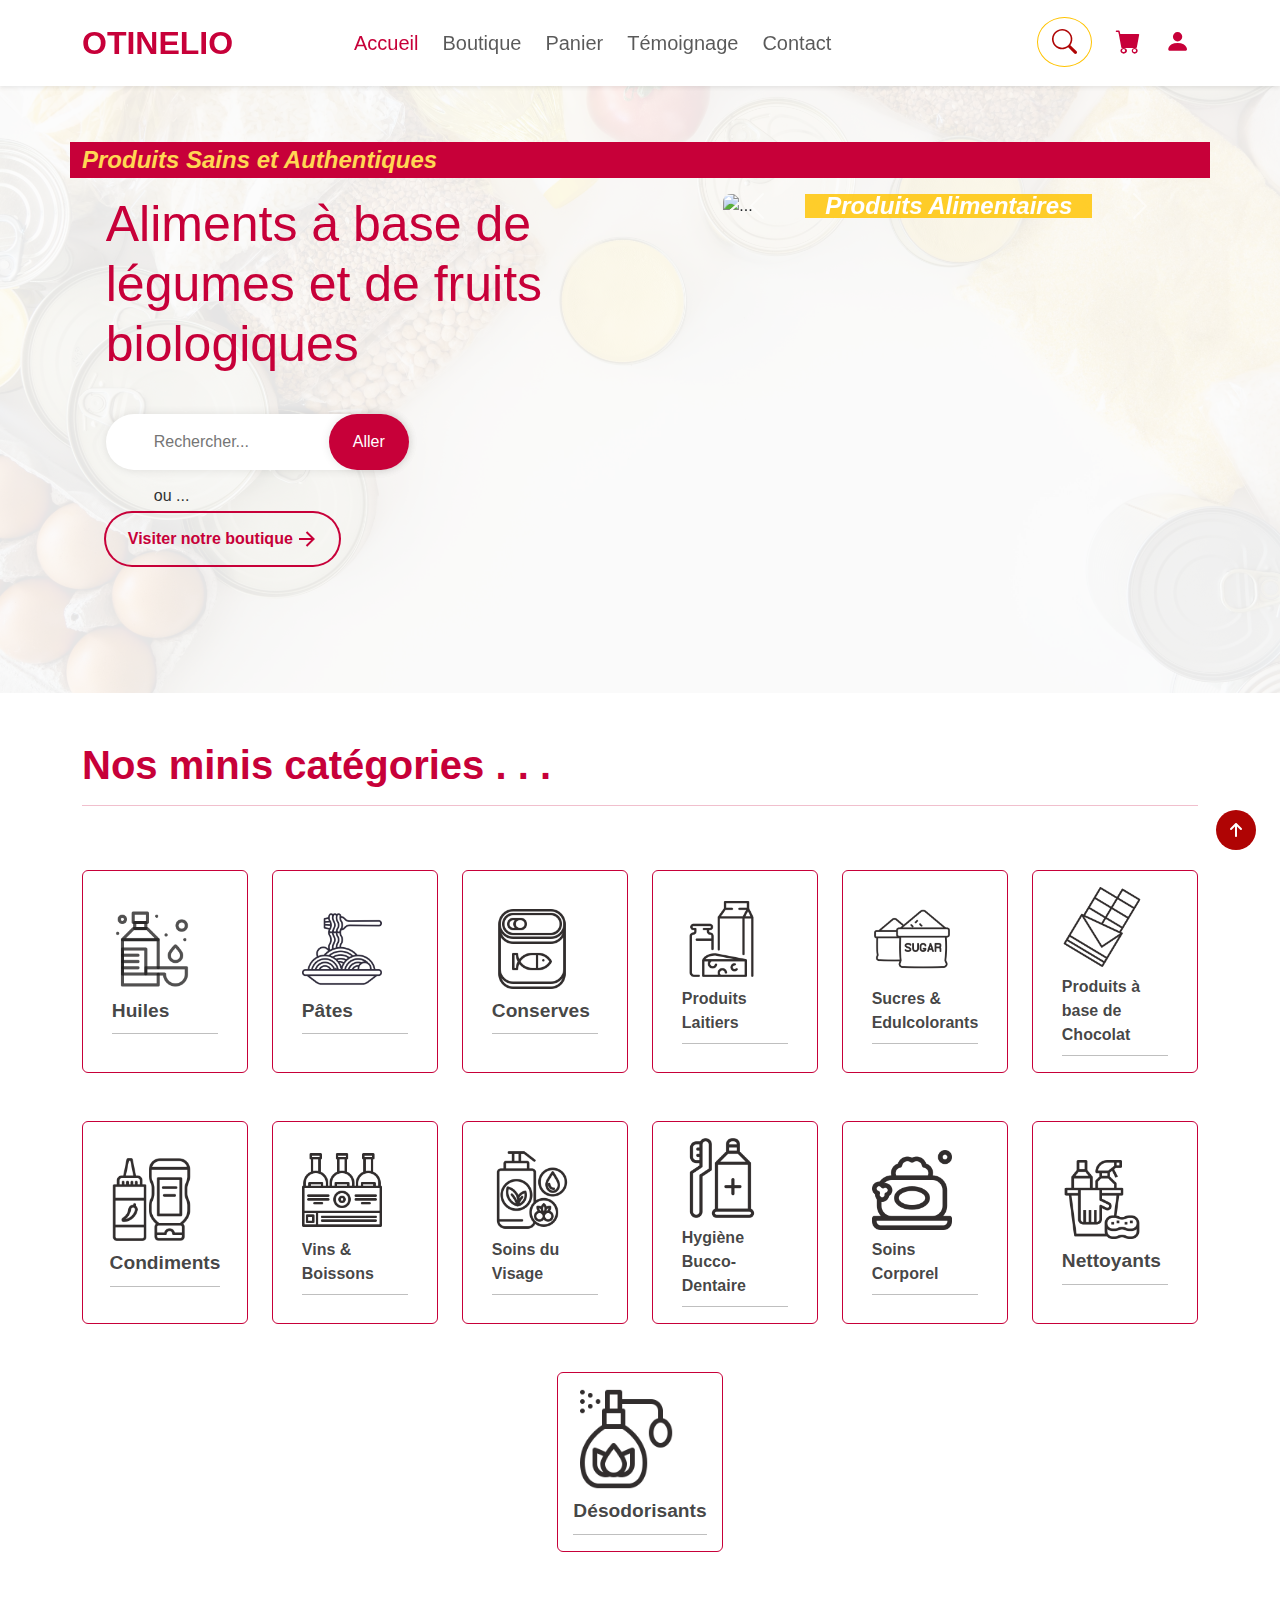
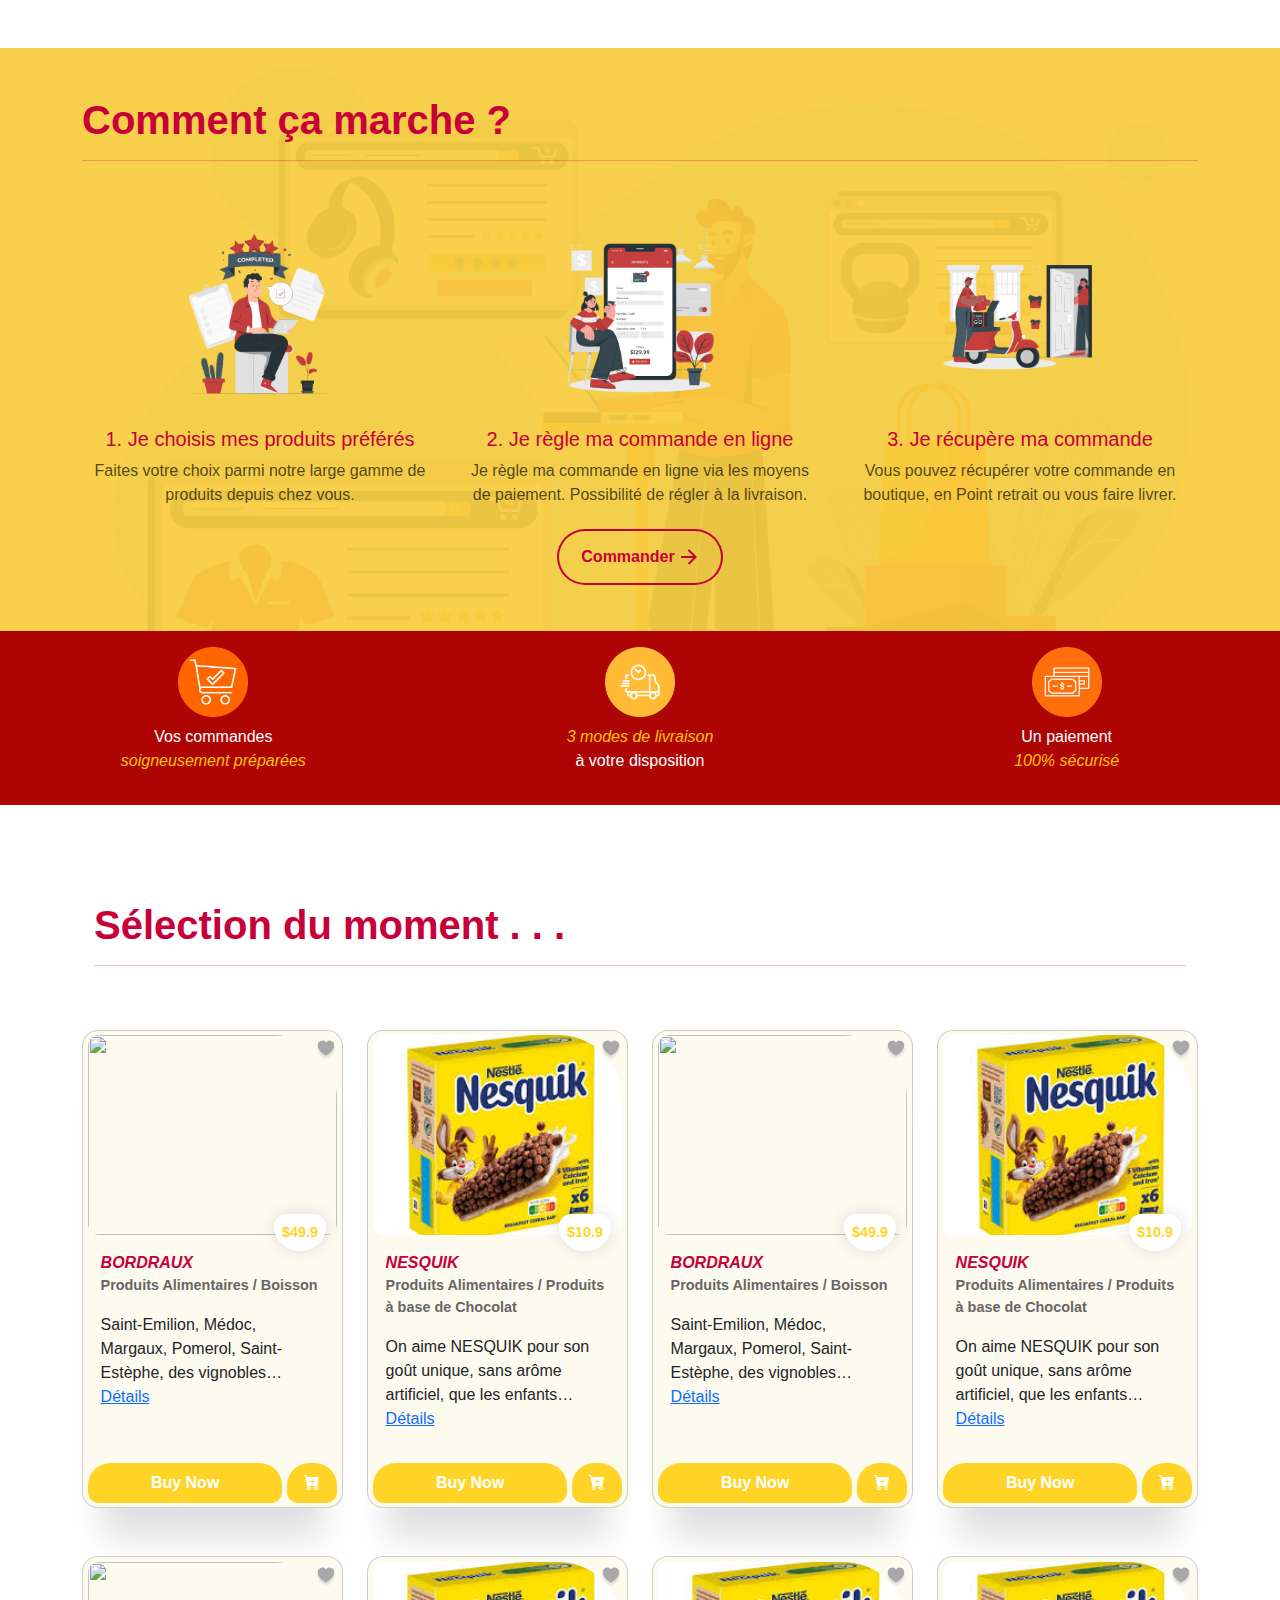
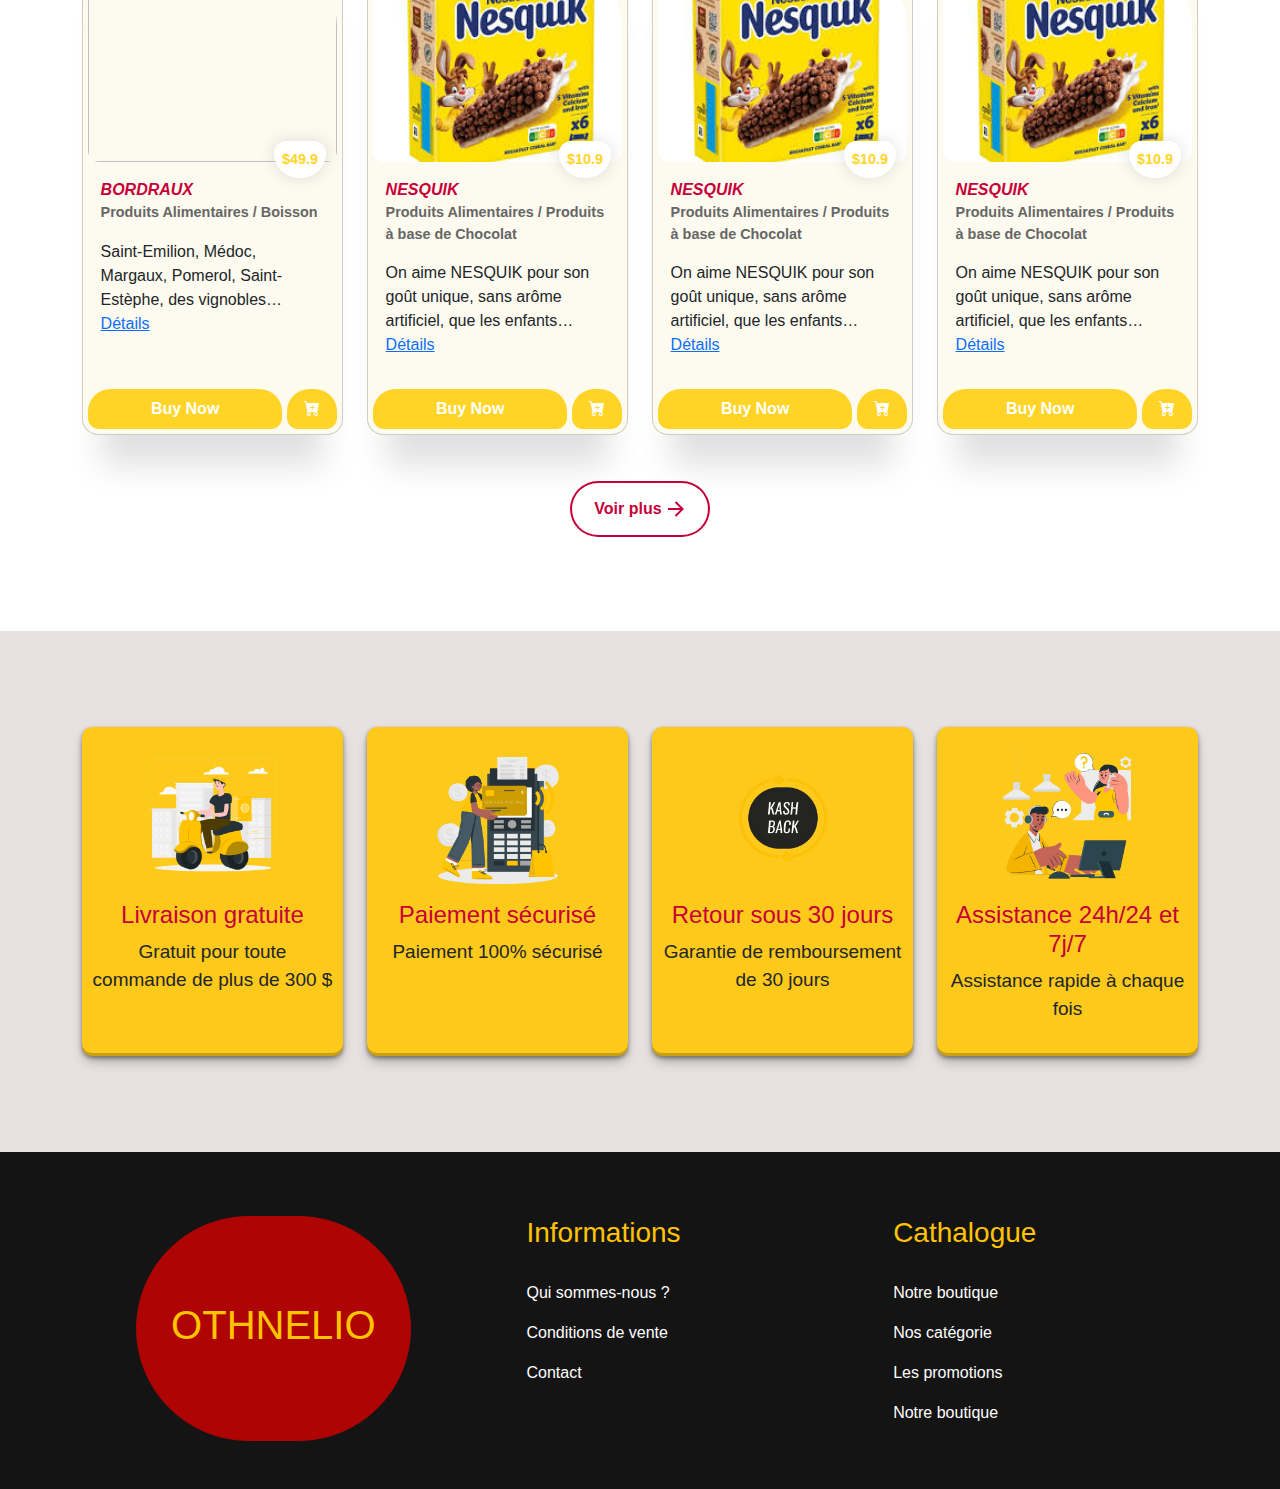
==== commit 4f123565: "fin de la page index v1" ====
--- a/index.html
+++ b/index.html
@@ -28,6 +28,10 @@
   </head>
   <body>
     <header>
+
+     
+      
+
       <nav class="navbar navbar-expand-lg fixed-top shadow-sm">
           <div class="container">
               <a class="navbar-brand fw-bold fs-2" href="#">
@@ -49,18 +53,10 @@
                     <a class="nav-link" href="#">Boutique</a>
                   </li>
                   <li class="nav-item mx-1">
-                    <a class="nav-link" href="#">Détail de la boutique</a>
+                    <a class="nav-link" href="#">Panier</a>
                   </li>
-                  <li class="nav-item dropdown mx-1">
-                    <a class="nav-link dropdown-toggle" href="#" role="button" data-bs-toggle="dropdown" aria-expanded="false">
-                      Pages
-                    </a>
-                    <ul class="dropdown-menu">
-                      <li class="mx-1"><a class="dropdown-item" href="#">Panier</a></li>
-                      <li class="mx-1"><a class="dropdown-item" href="#">Checkout</a></li>
-                      <li class=""><hr class="dropdown-divider"></li>
-                      <li class="mx-1"><a class="dropdown-item" href="#">Témoignage</a></li>
-                    </ul>
+                  <li class="nav-item mx-1">
+                    <a class="nav-link" href="#">Témoignage</a>
                   </li>
                   <li class="nav-item mx-1">
                     <a class="nav-link" href="#">Contact</a>
@@ -876,66 +872,65 @@
 
   <footer>
     <div class="container py-5">
-      <div class="row  px-lg-0 mt-5 mx-2 pb-5 pt-lg-3 pt-5 px-5 gy-2 g-lg-5 rounded-5">
+      <div class="row  px-lg-0 mx-2 pt-lg-3 pt-5 px-5 gy-2 g-lg-5 rounded-5 text-white text-secondary">
+        <div class="col-lg-3 col-sm-6 col-10 mx-auto d-flex justify-content-center align-items-center border rounded-pill">
+          <div>
+            <h1>OTHNELIO</h1>
+          </div>
+        </div>
         <div class="col-lg-3 col-sm-6 col-10 mx-auto ">
-  
-        </div>
-        <div class="col-lg-3 col-sm-6 col-10 mx-auto ">
-  
+
+            <h3>Informations</h3>
+            <br>
+            <div>
+              <a href="">
+                <p>Qui sommes-nous ?</p>
+              </a>
+              <a href="">
+                <p>Conditions de vente</p>
+              </a>
+              <a href="">
+                <p>Contact</p>
+              </a>
+            </div>
         </div>
         <div class="col-lg-3 col-sm-6 col-10 mx-auto">
   
-        </div>
-        <div class="col-lg-3 col-sm-6 col-10 mx-auto">
-  
+          <h3>Cathalogue</h3>
+          <br>
+          <div>
+            <a href="">
+              <p>Notre boutique</p>
+            </a>
+            <a href="">
+              <p>Nos catégorie</p>
+            </a>
+            <a href="">
+              <p>Les promotions</p>
+            </a>
+            <a href="">
+              <p>Notre boutique</p>
+            </a>
+          </div>
+
         </div>
       </div>
     </div>
+
+    <button class="button">
+      <svg class="svgIcon" viewBox="0 0 384 512">
+        <path
+          d="M214.6 41.4c-12.5-12.5-32.8-12.5-45.3 0l-160 160c-12.5 12.5-12.5 32.8 0 45.3s32.8 12.5 45.3 0L160 141.2V448c0 17.7 14.3 32 32 32s32-14.3 32-32V141.2L329.4 246.6c12.5 12.5 32.8 12.5 45.3 0s12.5-32.8 0-45.3l-160-160z"
+        ></path>
+      </svg>
+    </button>
+
   </footer>
 
 
 
 
   </main>
-
-
-  
-
-
-
-
-<br>
-<br>
-<br>
-<br>
-<br>
-<br>
-<br>
-<br>
-<br>
-<br>
-<br>
-<br>
-<br>
-<br>
-<br>
-<br>
-<br>
-<br>
-<br>
-<br>
-<br>
-<br>
-<br>
-<br>
-<br>
-<br>
-<br>
-<br>
-<br>
-
-
-
 
 
     <!-- En ligne -->
--- a/css/style.css
+++ b/css/style.css
@@ -14,80 +14,85 @@
 
 
 
-header nav {
-
-  /* backdrop-filter: blur(10px); */
-  background-color: white;
-  position: fixed;
-
-  .navbar-brand {
-    color: var(--color-rouge);
-    &:hover {
-      color: #c70038f1;
-    }
-  }
-
-  .navbar-toggler:focus {
-    outline: none !important;
-    border: none !important;
-  }
-
-  ul {
-    font-size: 20px;
-
-    &.dropdown-menu {
-      li {
-
-        a.dropdown-item:hover {
-          background-color: var(--color-jaune);
+header{
+
+  nav {
+
+    /* backdrop-filter: blur(10px); */
+    background-color: white;
+    position: fixed;
+  
+    .navbar-brand {
+      color: var(--color-rouge);
+      &:hover {
+        color: #c70038f1;
+      }
+    }
+  
+    .navbar-toggler:focus {
+      outline: none !important;
+      border: none !important;
+    }
+  
+    ul {
+      font-size: 20px;
+  
+      &.dropdown-menu {
+        li {
+  
+          a.dropdown-item:hover {
+            background-color: var(--color-jaune);
+            color: var(--color-rouge) !important;
+          }
+        }
+      }
+  
+  
+      a{
+        &.active {
+          color: var(--color-rouge)  !important ;
+        }
+        &:hover {
           color: var(--color-rouge) !important;
         }
       }
-    }
-
-
-    a{
-      &.active {
-        color: var(--color-rouge)  !important ;
-      }
-      &:hover {
-        color: var(--color-rouge) !important;
-      }
-    }
-
-    div.d-flex {
-      font-size: 25px;
-
-      li a {
-        
-        i {
-          color: var(--color-rouge);
-
-          &:hover {
-            opacity: 0.7;
-          } 
-
-          &.border {
-            padding: 10px 14px;
-            border-color: var(--color-jaune) !important;
-            transition: all 0.3s;
-          }
-          &.border:hover {
-            background-color: var(--color-jaune);
-            transition: all 0.3s;
-          }
-        }
-      }
-
-    }
-
-    li ul.dropdown-menu {
-      font-size: 20px;
-    }
-
-  }
-  
-
+  
+      div.d-flex {
+        font-size: 25px;
+  
+        li a {
+          
+          i {
+            color: var(--color-rouge);
+  
+            &:hover {
+              opacity: 0.7;
+              color: #FFC300;
+            } 
+  
+            &.border {
+              padding: 10px 14px;
+              border-color: var(--color-jaune) !important;
+              transition: all 0.3s;
+              color: #af0404;
+            }
+            &.border:hover {
+              background-color: var(--color-jaune);
+              transition: all 0.3s;
+            }
+          }
+        }
+  
+      }
+  
+      li ul.dropdown-menu {
+        font-size: 20px;
+      }
+  
+    }
+    
+  
+  }
 }
 
 section#section1 {
@@ -112,9 +117,18 @@
           justify-content: center;
 
           h1 {
-              font-size: 50px;
+              font-size: 50px !important;
               color: var(--color-rouge);
-          }
+
+              
+                
+            }
+
+            @media screen and (max-width: 576px) {
+              h1 {
+                font-size: 38px !important;
+              }
+            }
           
 
           div {
@@ -380,6 +394,8 @@
         transition: 0.3s ease-out;
       }
 
+      
+
       .img-fluid {
         color: rgb(134, 134, 134);
       }
@@ -419,6 +435,56 @@
           transform: translate(-50%, 50%);
           opacity: 1;
         }
+      }
+
+      @media screen and (max-width: 576px) {
+        .card-button {
+          font-size: 15px ;
+        }
+
+        
+
+        .img-fluid {
+          width: 60px !important;
+        }
+
+      }
+
+      @media screen and (max-width: 500px) {
+        p {
+          font-size: 18px !important;
+        }
+      }
+
+      @media screen and (max-width: 400px) {
+        .card-button {
+          font-size: 10px ;
+        }
+        
+
+        .img-fluid {
+          width: 50px !important;
+        }
+
+        p {
+          font-size: 15px !important;
+        }
+      }
+
+      @media screen and (max-width: 350px) {
+        .card-button {
+          font-size: 7px ;
+        }
+
+        .img-fluid {
+          width: 40px !important;
+        }
+
+        p {
+          font-size: 12px !important;
+        }
+        
+
       }
     }
   }
@@ -950,13 +1016,76 @@
 footer {
   background-color: #141414;
 
+  
+.button {
+  width: 40px;
+  height: 40px;
+  border-radius: 50%;
+  background-color: #af0404;
+  border: none;
+  font-weight: 600;
+  display: flex;
+  align-items: center;
+  justify-content: center;
+  cursor: pointer;
+  transition-duration: 0.3s;
+  overflow: hidden;
+  position: fixed;
+  top: 90%;
+  left: 95%;
+}
+
+.svgIcon {
+  width: 12px;
+  transition-duration: 0.3s;
+}
+
+.svgIcon path {
+  fill: white;
+}
+
+.button:hover {
+  border-radius: 50px;
+  transition-duration: 0.3s;
+  background-color: #fdc91b;
+  align-items: center;
+}
+
+
+
+
   .container {
 
     .rounded-5 {
+
+      .rounded-pill {
+        background-color: #af0404;
+        border-color: #af0404 !important;
+
+        h1 {
+          color: #FFC300;
+        }
+
+
+      }
       
   
       .col-lg-3 {
 
+        
+
+        h3 {
+          color: #FFC300;
+        }
+
+        a {
+          color: white;
+          text-decoration: none;
+
+          &:hover {
+            color: #af0404;
+          }
+        }
       }
     }
     
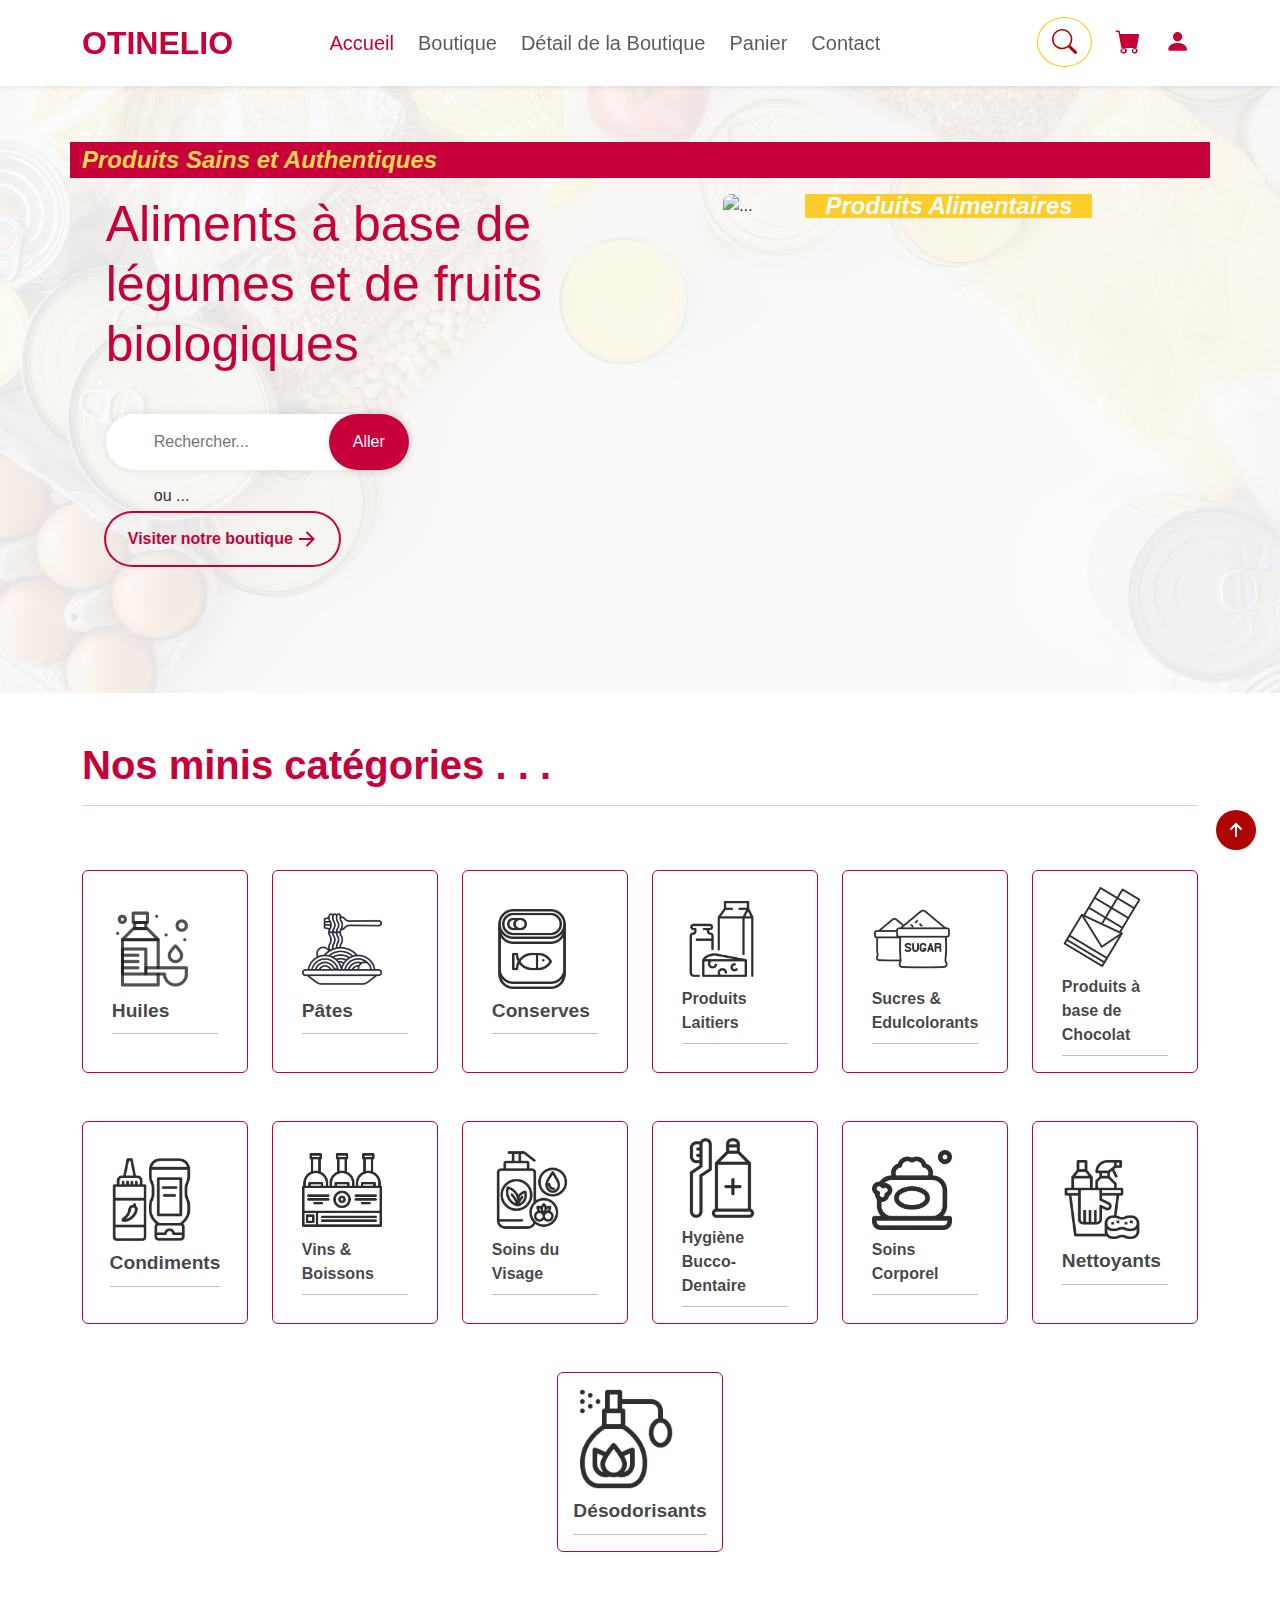
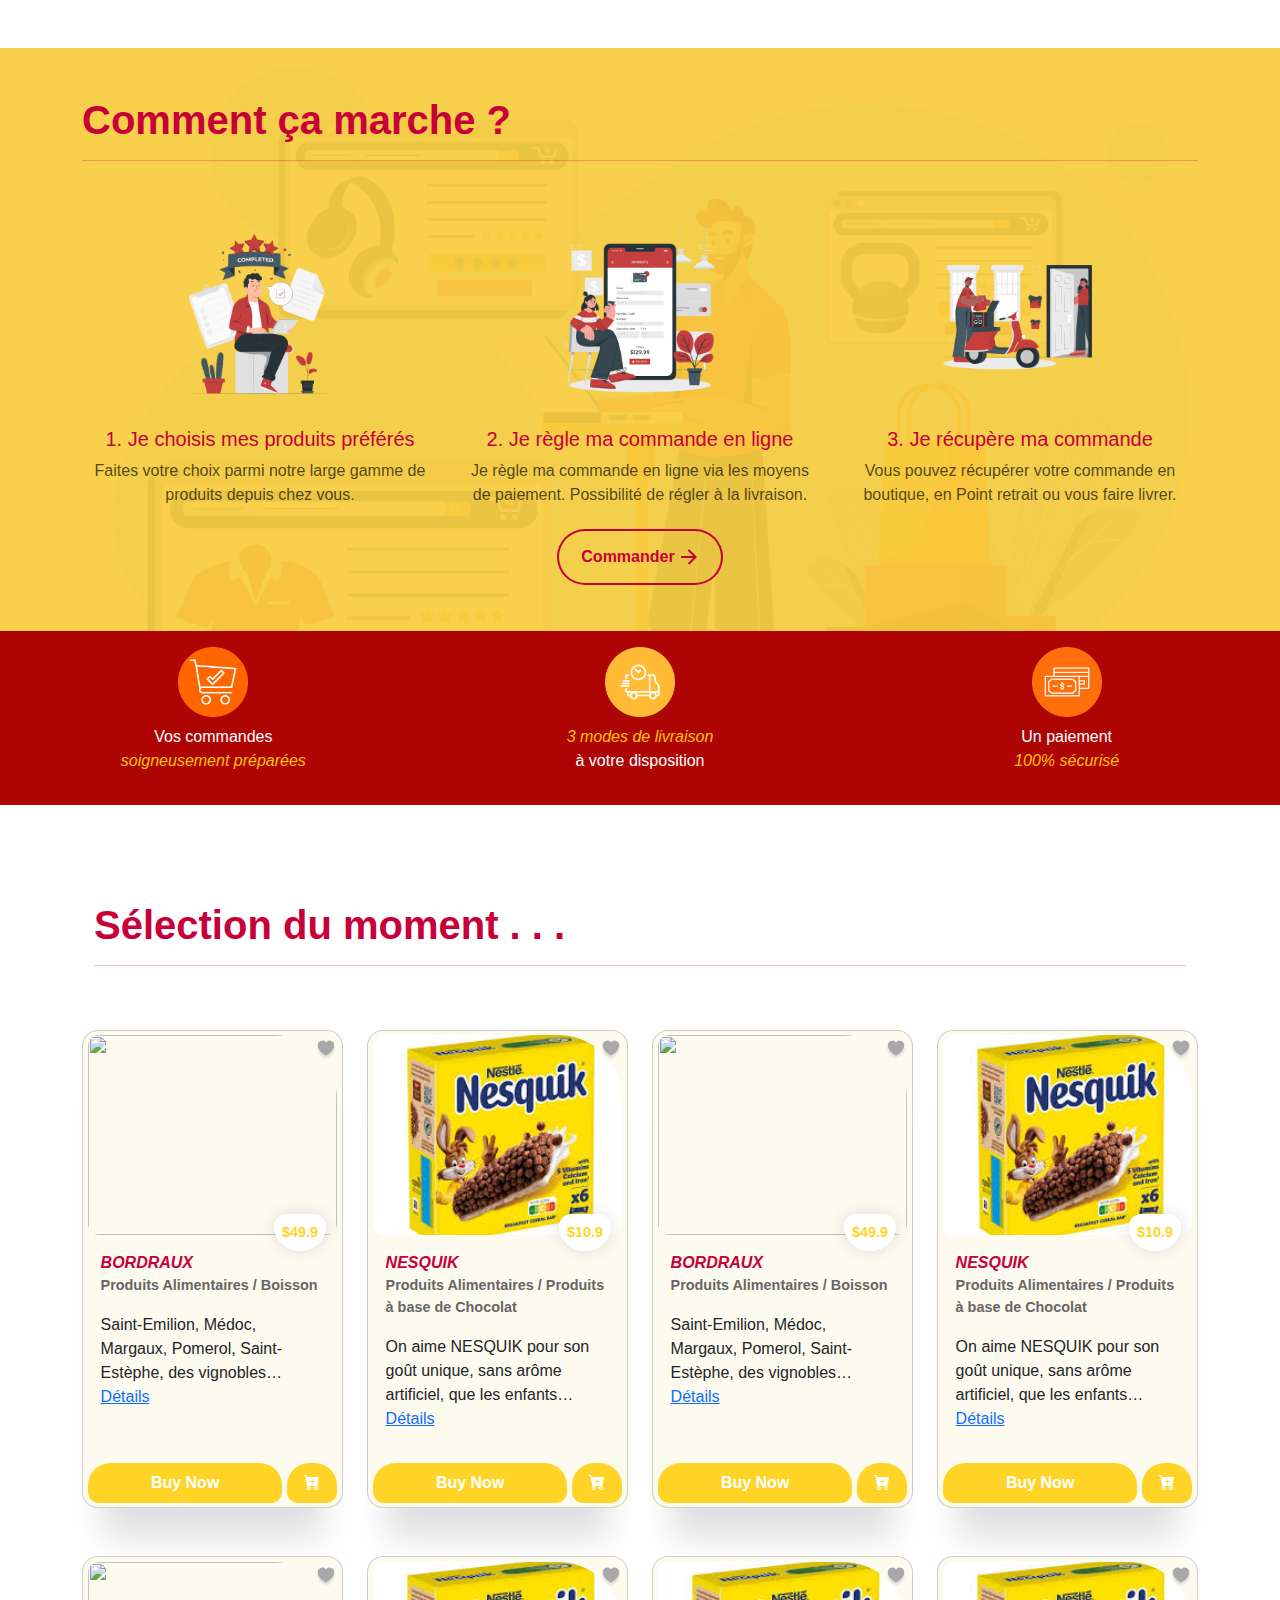
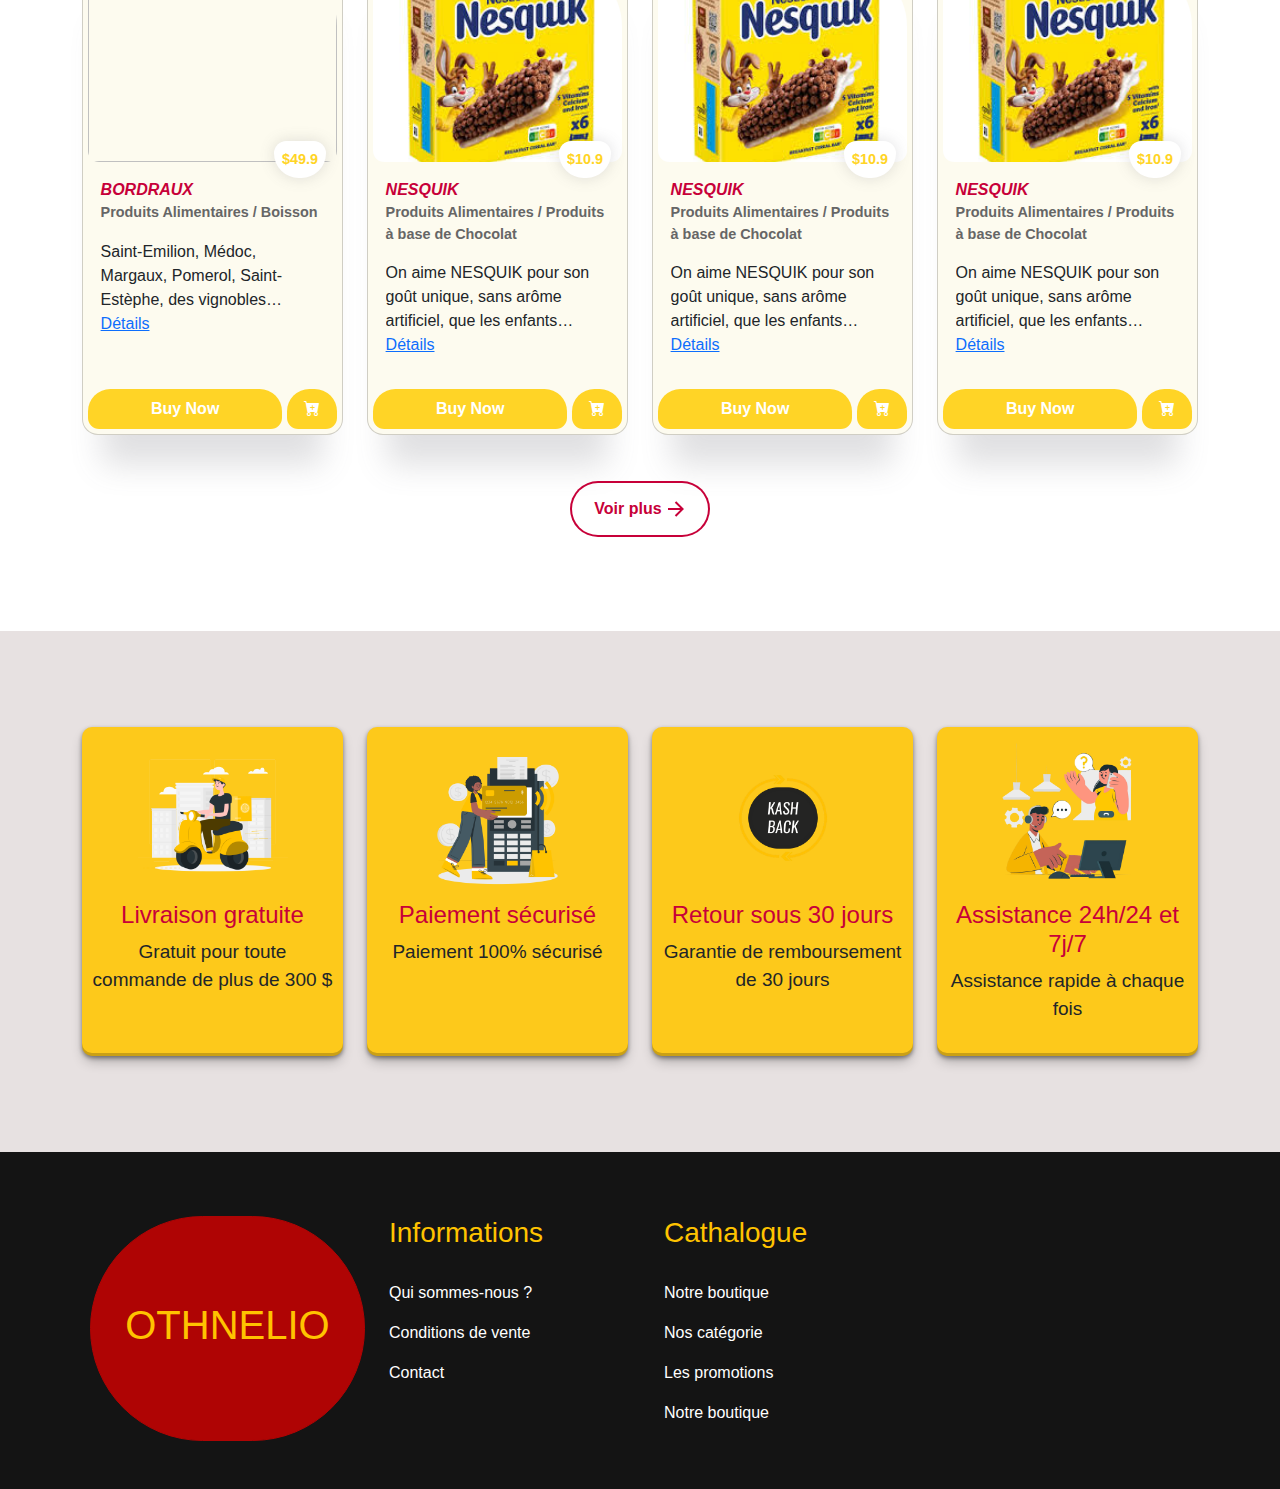
==== commit a63164b3: "Mise à jour" ====
--- a/index.html
+++ b/index.html
@@ -3,7 +3,7 @@
   <head>
     <meta charset="utf-8">
     <meta name="viewport" content="width=device-width, initial-scale=1">
-    <title></title>
+    <title>Accueil</title>
     <!-- bootstrap en ligne -->
     <link href="https://cdn.jsdelivr.net/npm/bootstrap@5.3.3/dist/css/bootstrap.min.css" rel="stylesheet"
       integrity="sha384-QWTKZyjpPEjISv5WaRU9OFeRpok6YctnYmDr5pNlyT2bRjXh0JMhjY6hW+ALEwIH" crossorigin="anonymous">
@@ -47,16 +47,16 @@
               <div class="collapse navbar-collapse pt-2 pb-2" id="navbarSupportedContent">
                 <ul class="navbar-nav mx-auto mb-2 mb-lg-0">
                   <li class="nav-item mx-1">
-                    <a class="nav-link active" aria-current="page" href="#">Accueil</a>
+                    <a class="nav-link active" aria-current="page" href="index.html">Accueil</a>
                   </li>
                   <li class="nav-item mx-1">
-                    <a class="nav-link" href="#">Boutique</a>
+                    <a class="nav-link" href="pages/boutique.html">Boutique</a>
                   </li>
                   <li class="nav-item mx-1">
-                    <a class="nav-link" href="#">Panier</a>
+                    <a class="nav-link" href="pages/detail-boutique.html">Détail de la Boutique</a>
                   </li>
                   <li class="nav-item mx-1">
-                    <a class="nav-link" href="#">Témoignage</a>
+                    <a class="nav-link" href="pages/panier.html">Panier</a>
                   </li>
                   <li class="nav-item mx-1">
                     <a class="nav-link" href="#">Contact</a>
@@ -80,7 +80,7 @@
       </nav>
   </header>
 
-  <main>
+  <main id="mainmain">
 
     
     <section id="section1" class="">
@@ -870,6 +870,12 @@
       </div>
     </section>
 
+    
+    
+    
+    
+  </main>
+  
   <footer>
     <div class="container py-5">
       <div class="row  px-lg-0 mx-2 pt-lg-3 pt-5 px-5 gy-2 g-lg-5 rounded-5 text-white text-secondary">
@@ -914,23 +920,21 @@
           </div>
 
         </div>
+        <div class="col-lg-3 col-sm-6 col-10 mx-auto"></div>
       </div>
     </div>
 
-    <button class="button">
-      <svg class="svgIcon" viewBox="0 0 384 512">
-        <path
-          d="M214.6 41.4c-12.5-12.5-32.8-12.5-45.3 0l-160 160c-12.5 12.5-12.5 32.8 0 45.3s32.8 12.5 45.3 0L160 141.2V448c0 17.7 14.3 32 32 32s32-14.3 32-32V141.2L329.4 246.6c12.5 12.5 32.8 12.5 45.3 0s12.5-32.8 0-45.3l-160-160z"
-        ></path>
-      </svg>
-    </button>
+
+      <button class="button" id="back-to-top" title="Retour en haut">
+        <svg class="svgIcon" viewBox="0 0 384 512">
+          <path
+            d="M214.6 41.4c-12.5-12.5-32.8-12.5-45.3 0l-160 160c-12.5 12.5-12.5 32.8 0 45.3s32.8 12.5 45.3 0L160 141.2V448c0 17.7 14.3 32 32 32s32-14.3 32-32V141.2L329.4 246.6c12.5 12.5 32.8 12.5 45.3 0s12.5-32.8 0-45.3l-160-160z"
+          ></path>
+        </svg>
+      </button>
 
   </footer>
 
-
-
-
-  </main>
 
 
     <!-- En ligne -->
@@ -938,7 +942,8 @@
     <!-- Hors ligne -->
     <!-- <script src="/bootstrap/bootstrap.bundle.min.js"></script> -->
 
-    <script src="src/js/index.js"></script>
+    <script src="js/script.js"></script>
+
 
 
 
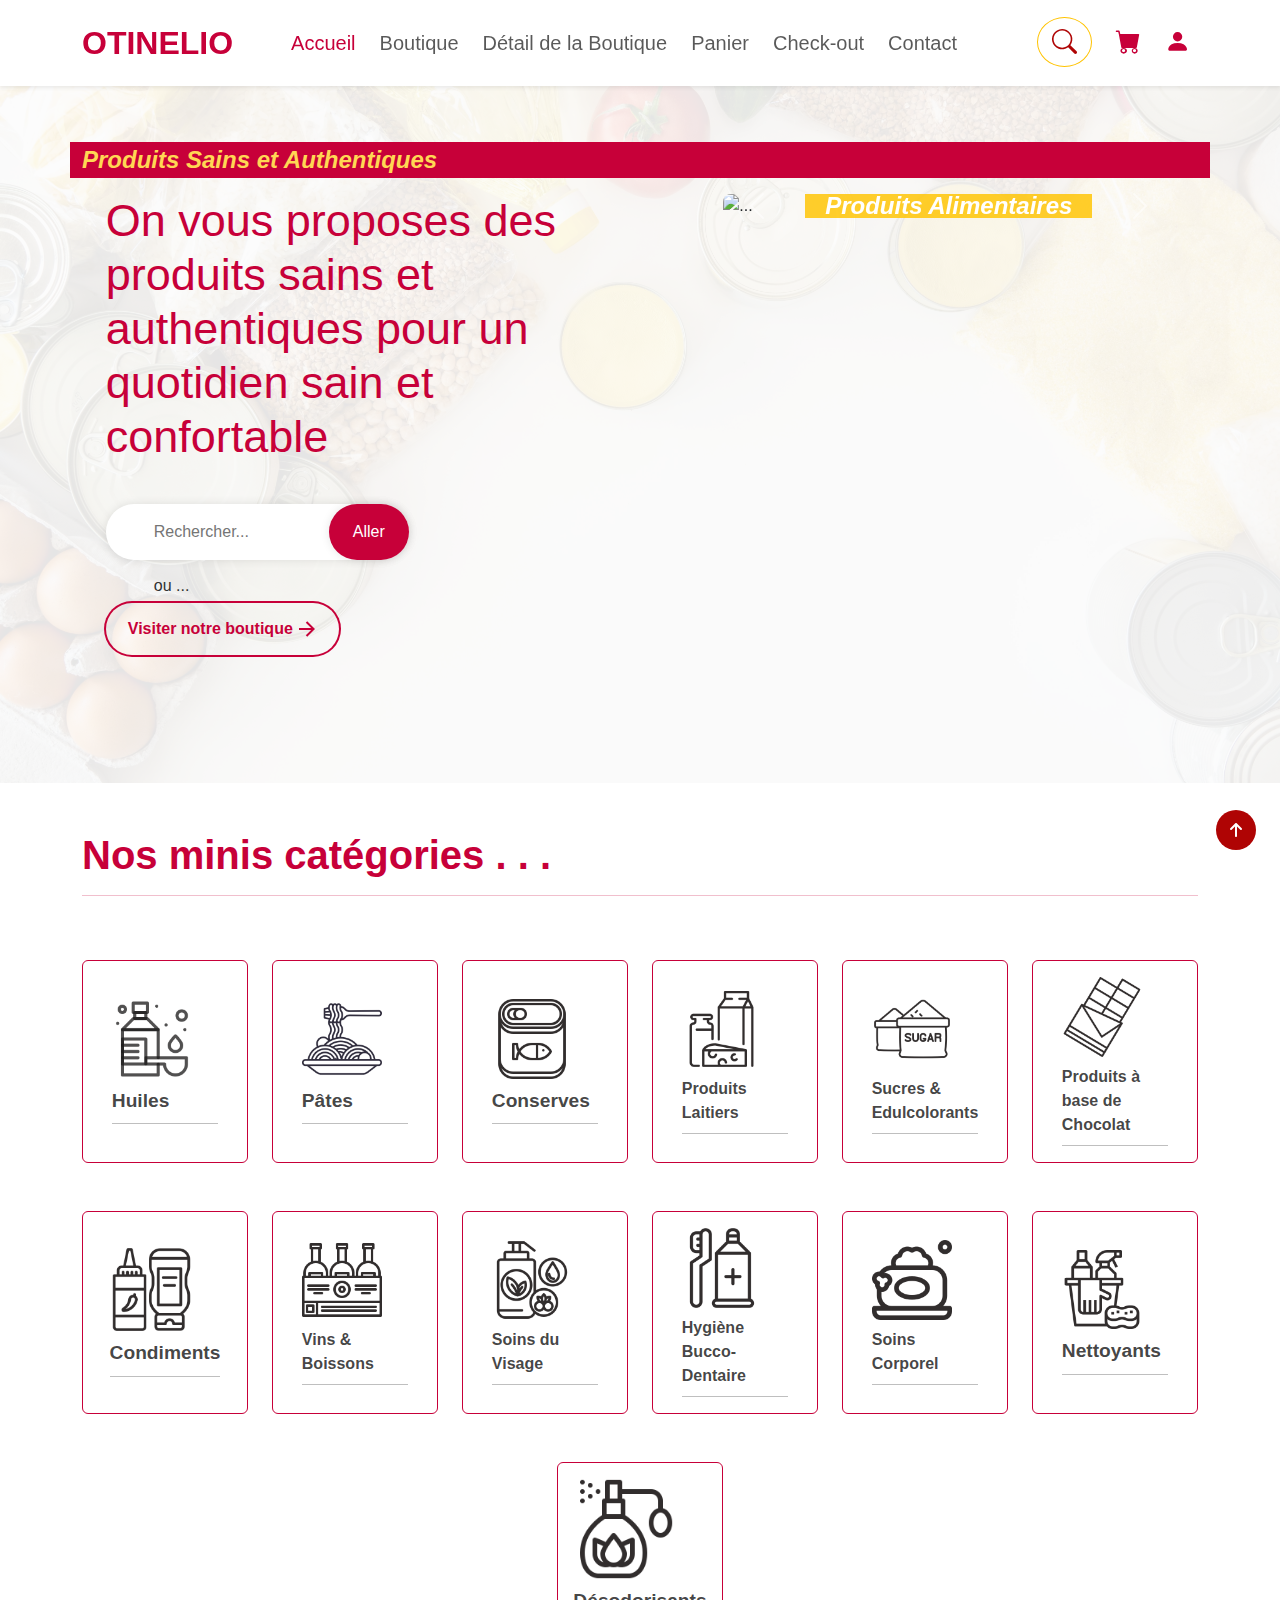
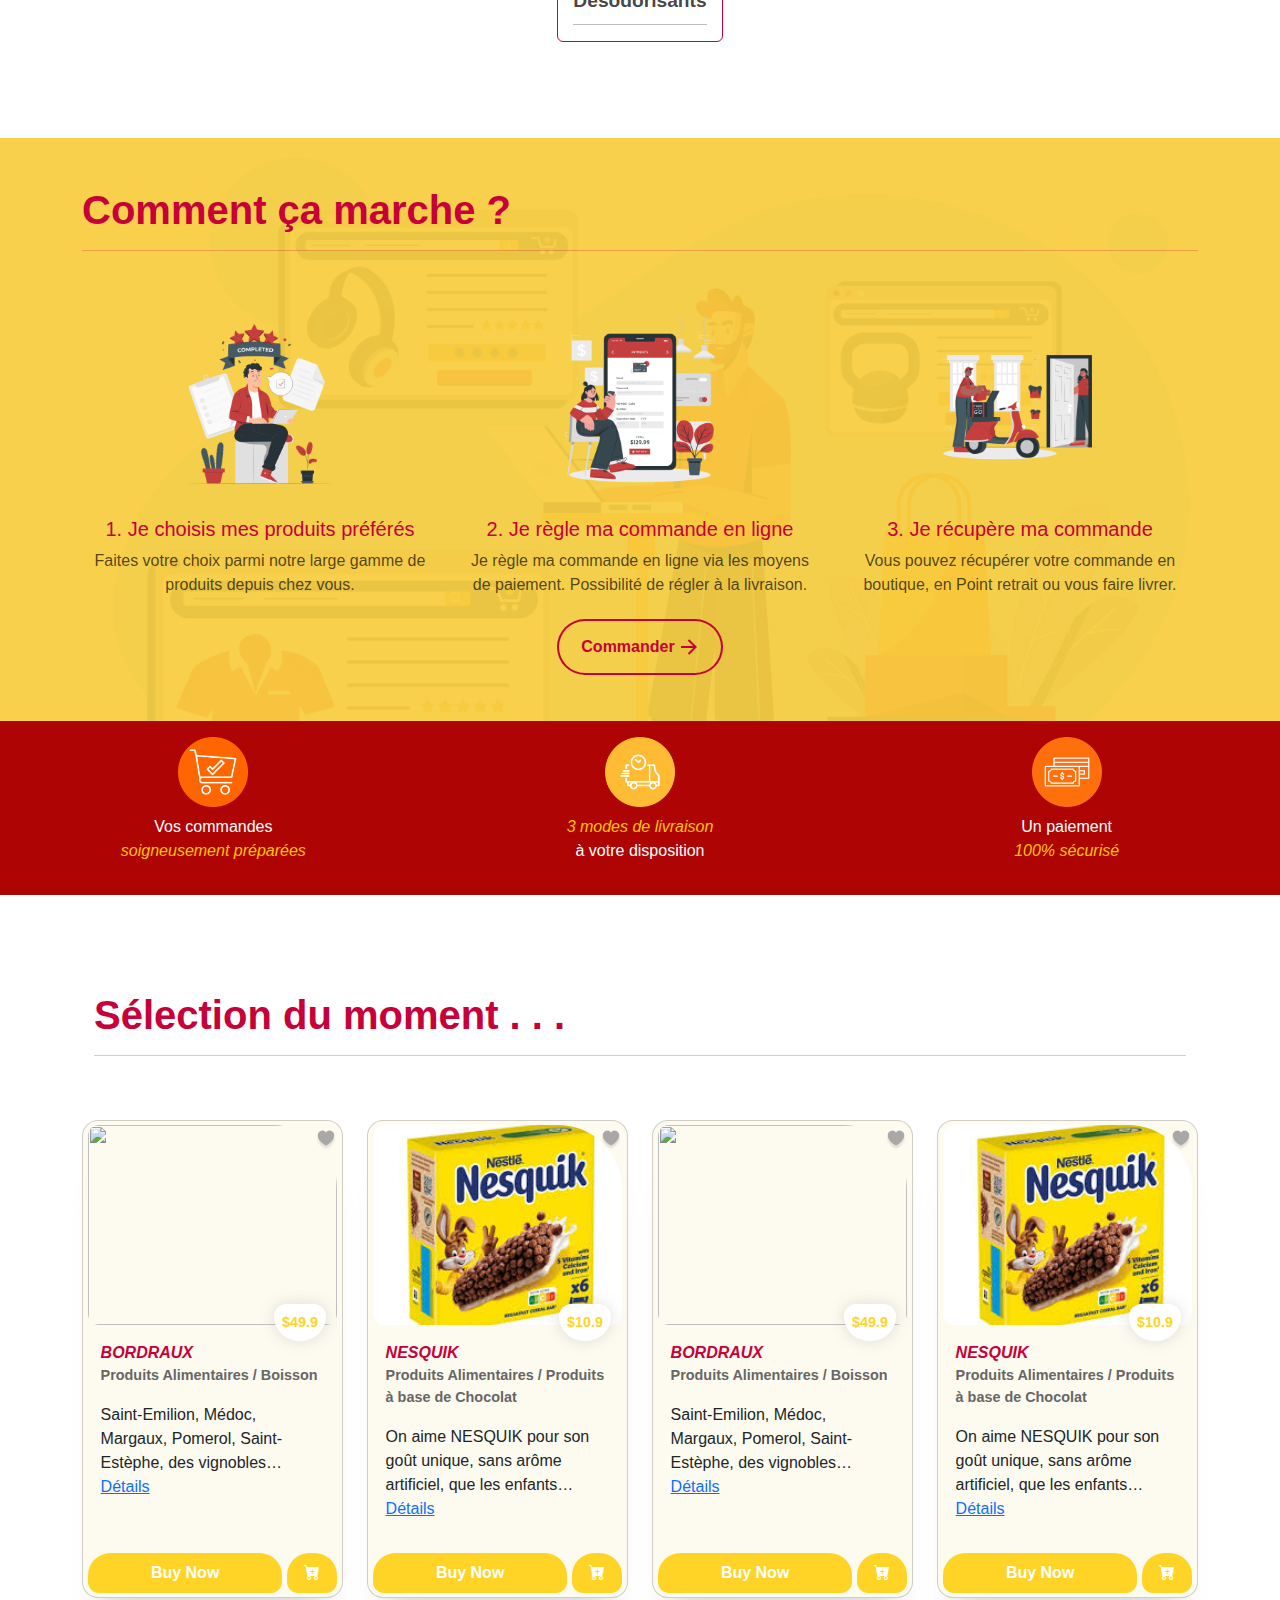
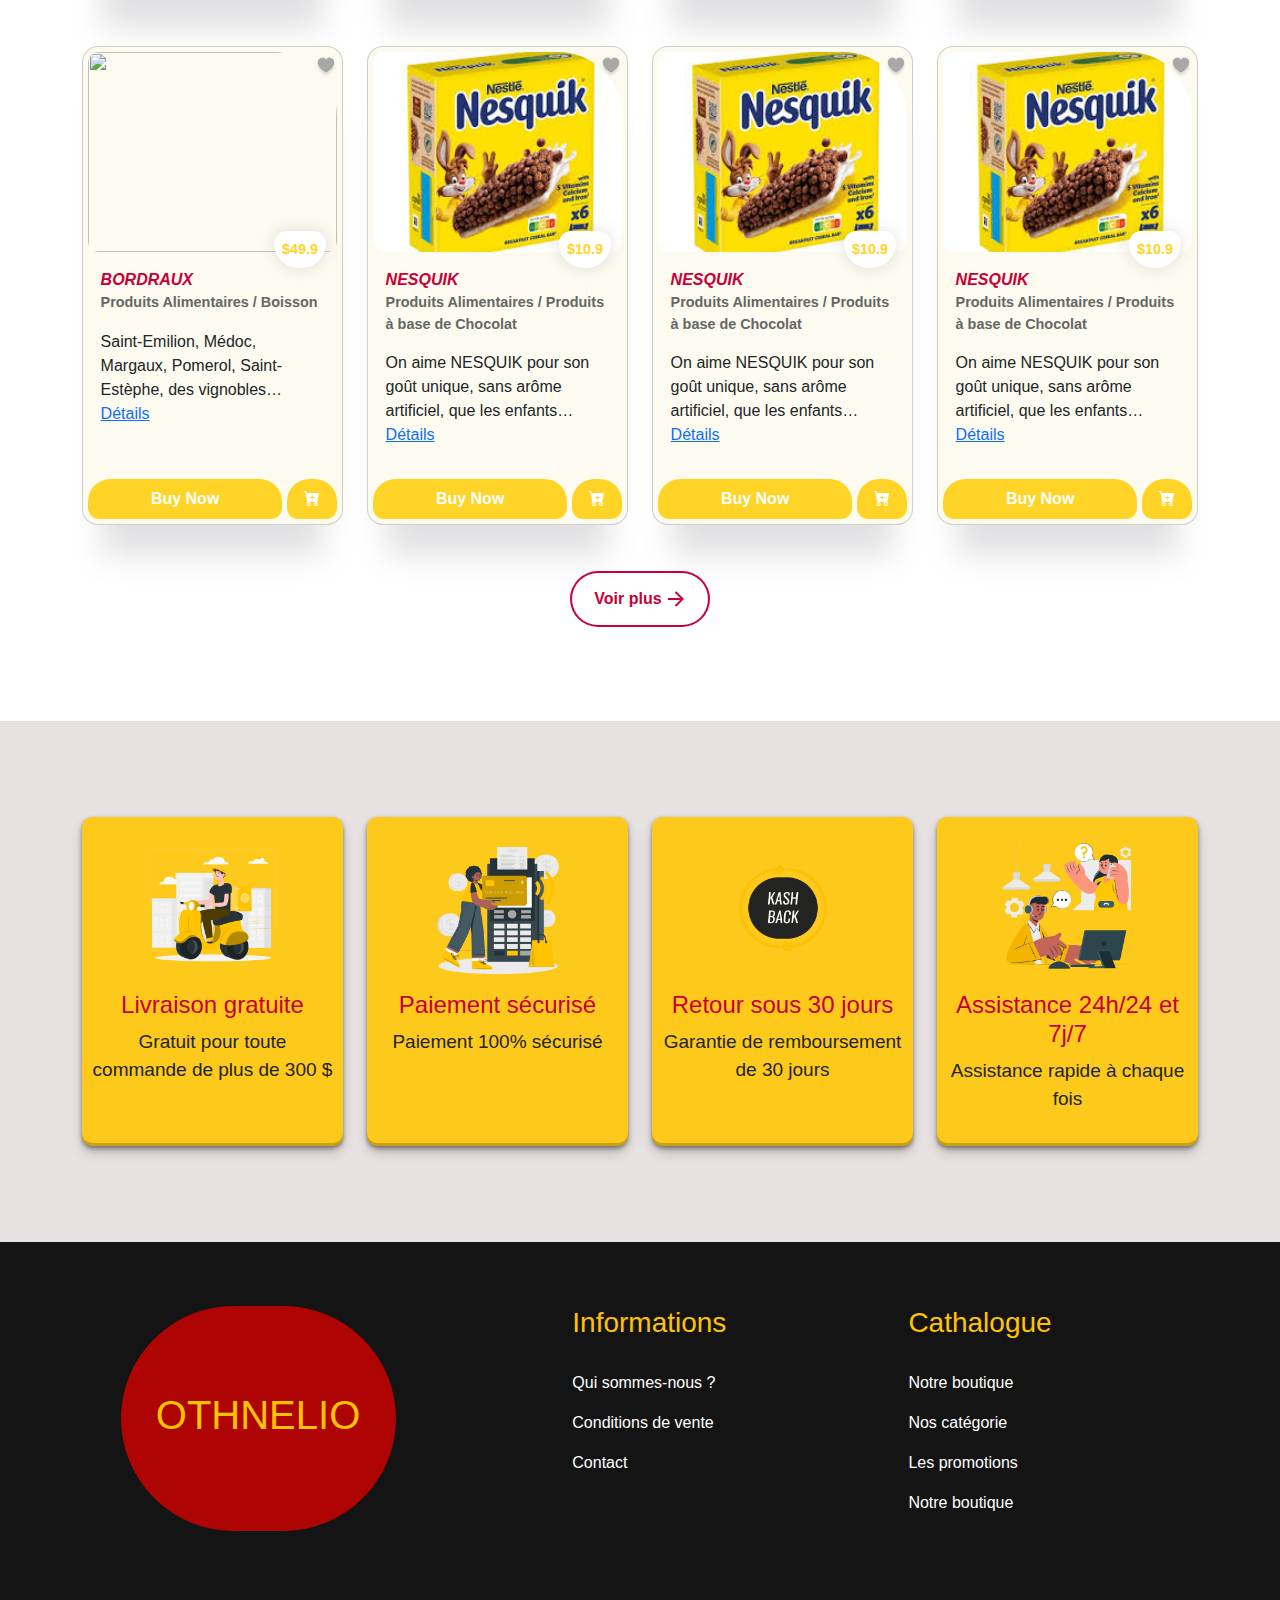
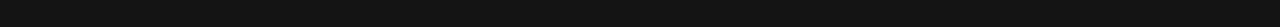
==== commit 70307bce: "Tout est fini" ====
--- a/index.html
+++ b/index.html
@@ -57,6 +57,9 @@
                   </li>
                   <li class="nav-item mx-1">
                     <a class="nav-link" href="pages/panier.html">Panier</a>
+                  </li>
+                  <li class="nav-item mx-1">
+                    <a class="nav-link " href="pages/check-out.html">Check-out</a>
                   </li>
                   <li class="nav-item mx-1">
                     <a class="nav-link" href="#">Contact</a>
@@ -90,7 +93,7 @@
             <div class="row">
               <p class="fs-4">Produits Sains et Authentiques</p>
               <div class="col-lg-6 col-12 mx-auto ">
-                <h1>Aliments à base de légumes et de fruits biologiques </h1>
+                <h1>On vous proposes des produits sains et authentiques pour un quotidien sain et confortable</h1>
                 <br>
                 <div>
                   <div class="search mt-2 mb-3">
@@ -884,6 +887,7 @@
             <h1>OTHNELIO</h1>
           </div>
         </div>
+        <div class="col-1"></div>
         <div class="col-lg-3 col-sm-6 col-10 mx-auto ">
 
             <h3>Informations</h3>
--- a/css/style.css
+++ b/css/style.css
@@ -117,7 +117,7 @@
           justify-content: center;
 
           h1 {
-              font-size: 50px !important;
+              font-size: 45px !important;
               color: var(--color-rouge);
 
               
